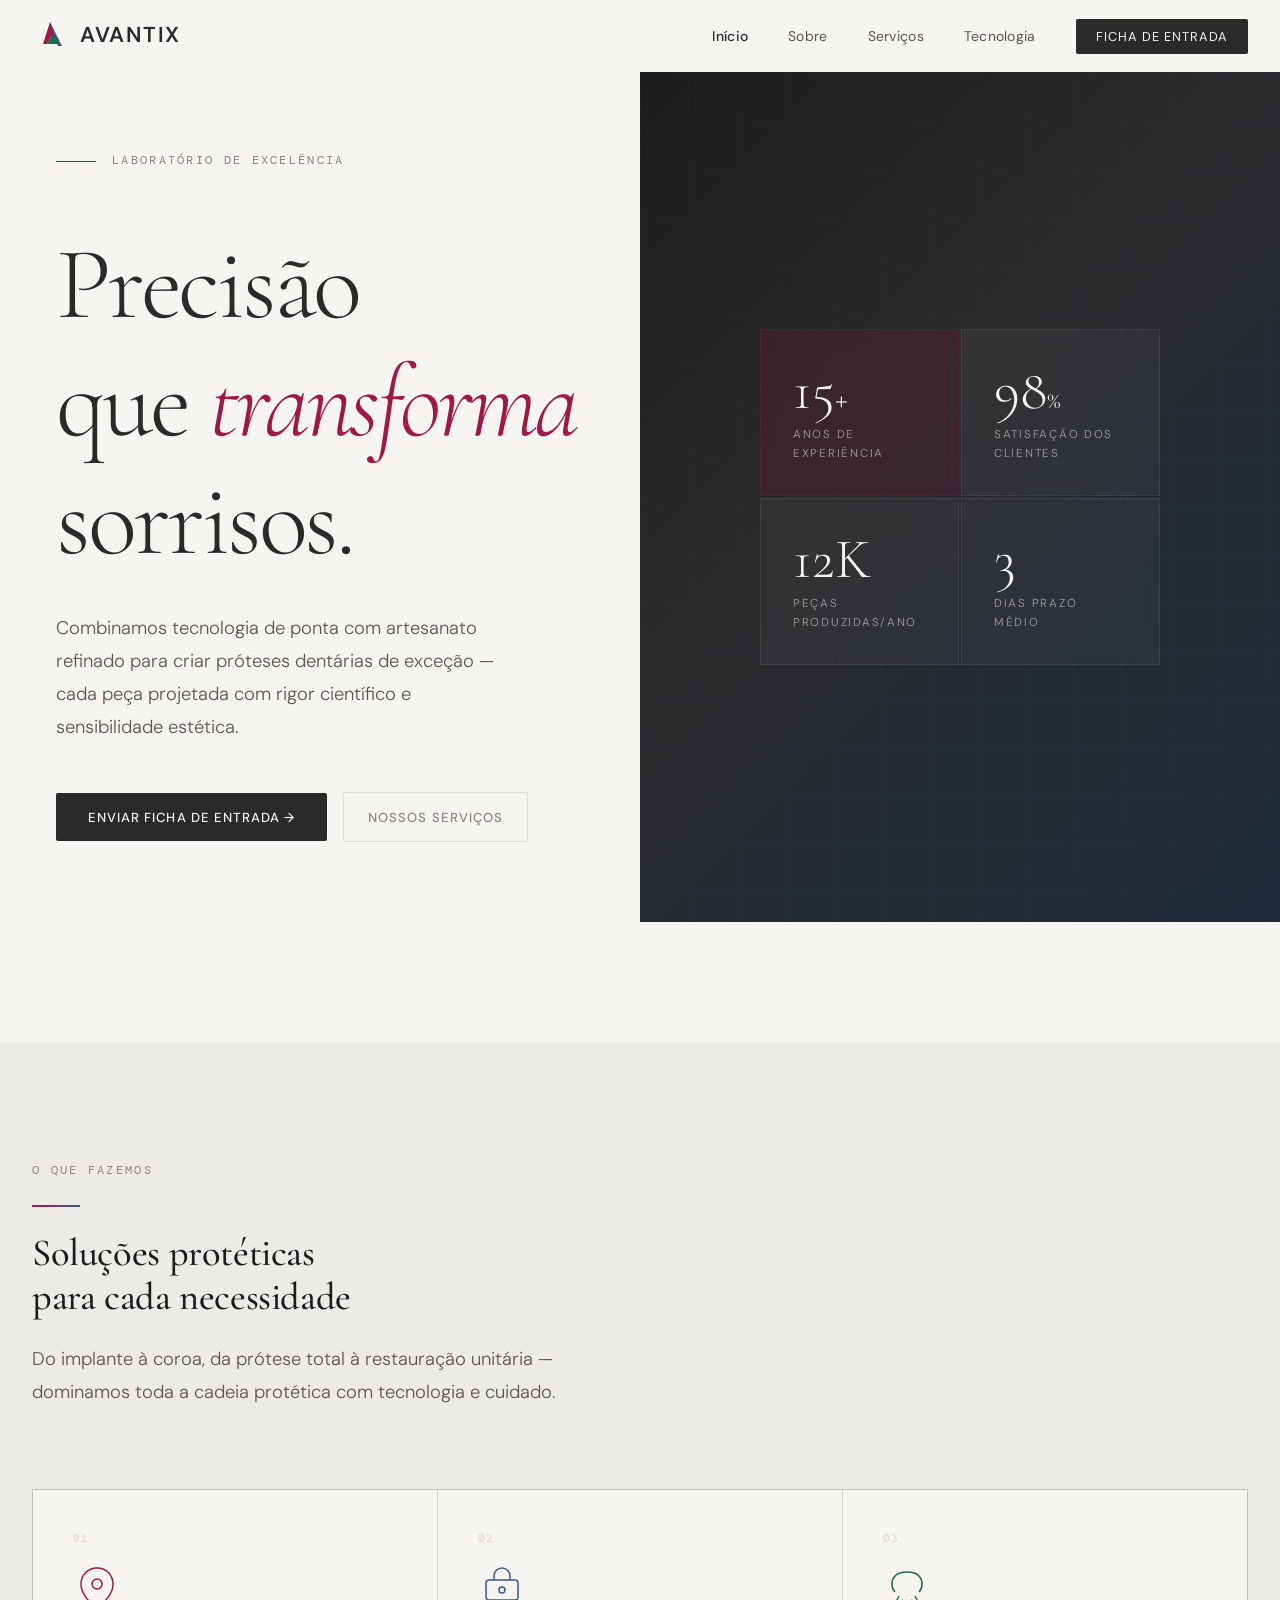
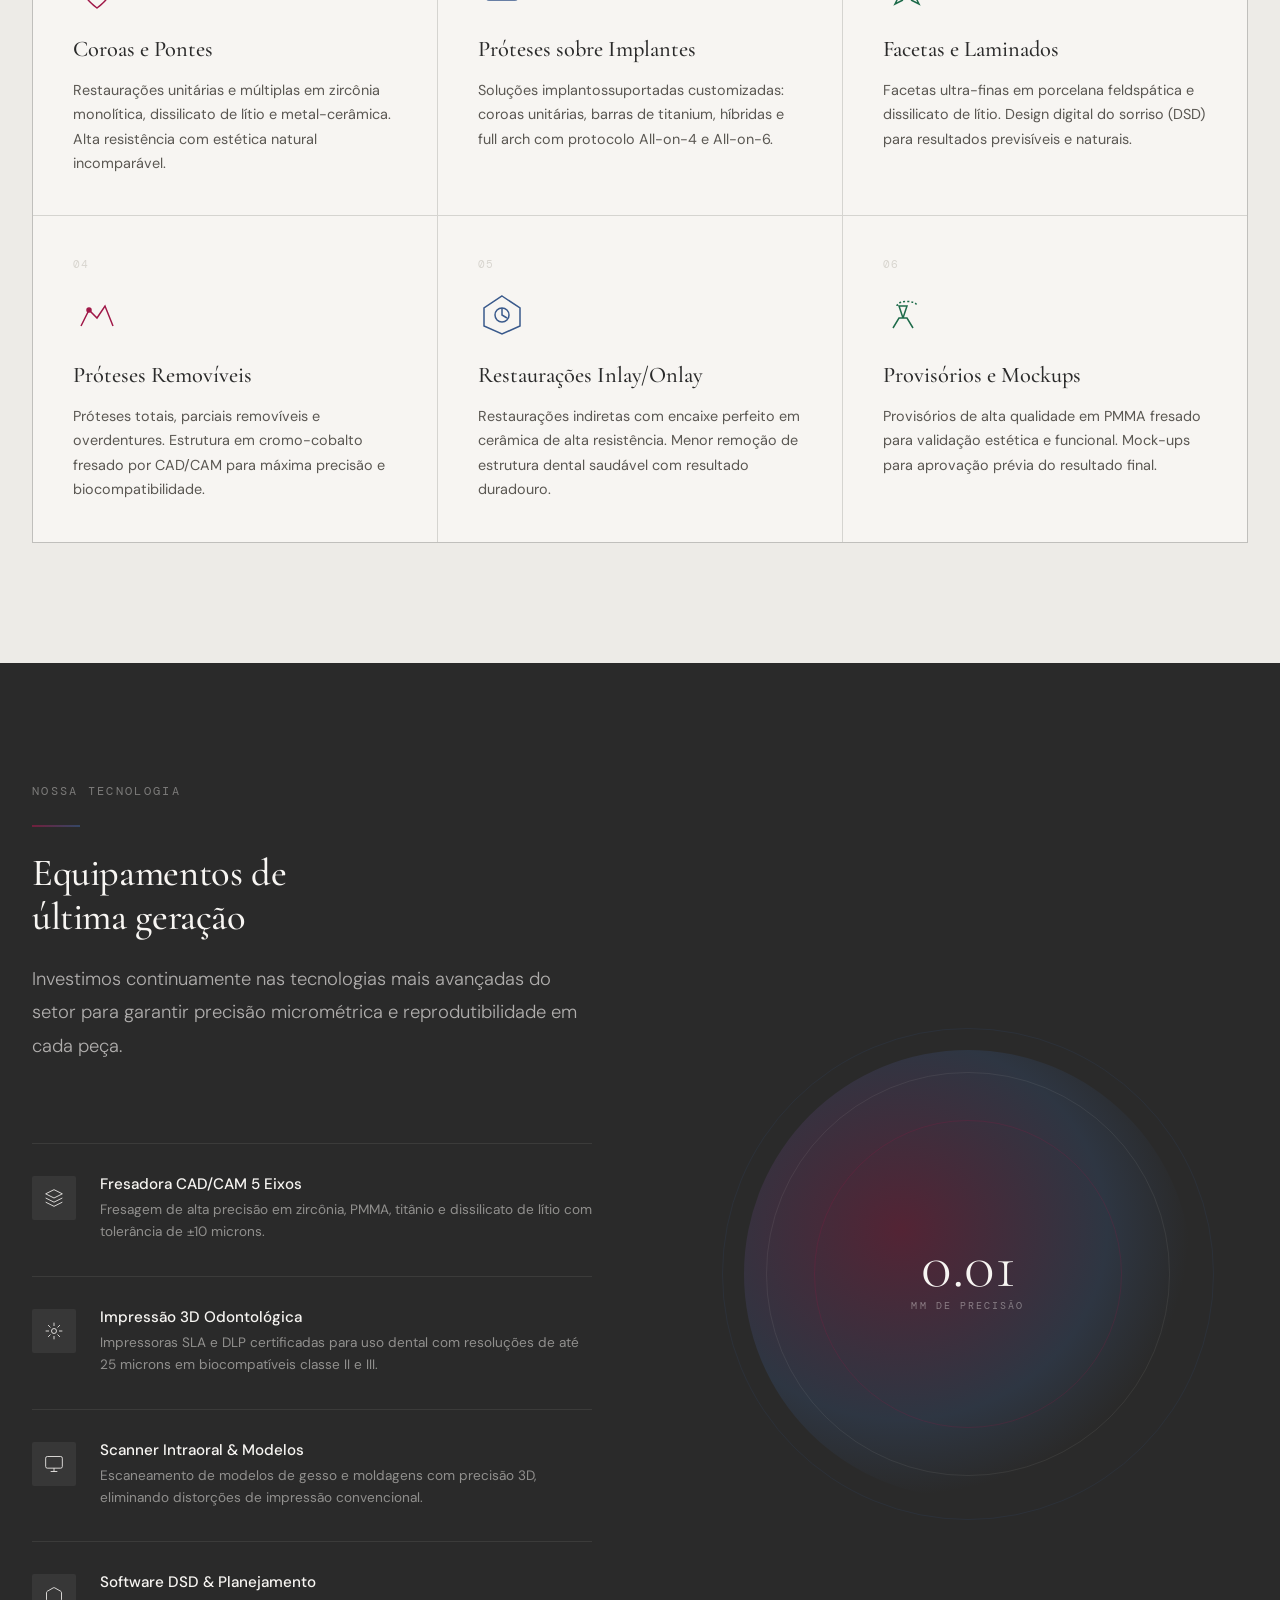
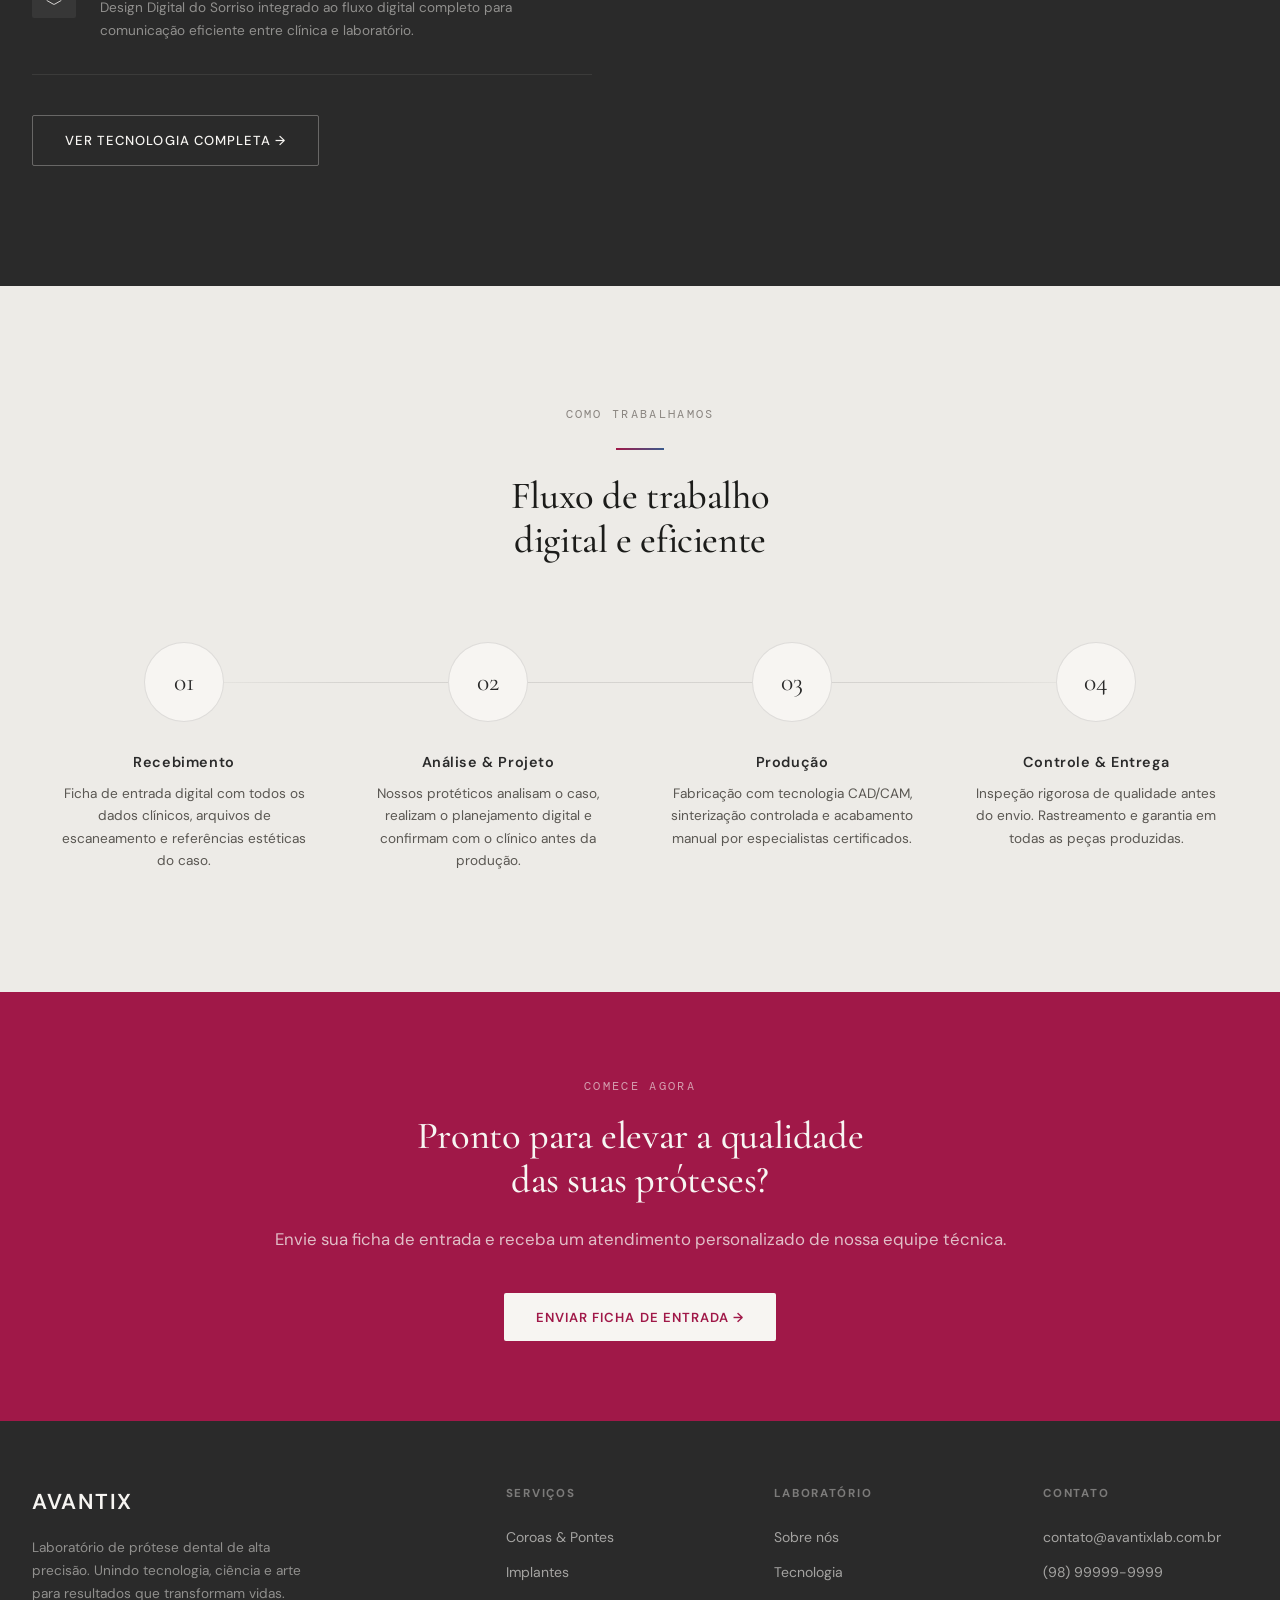
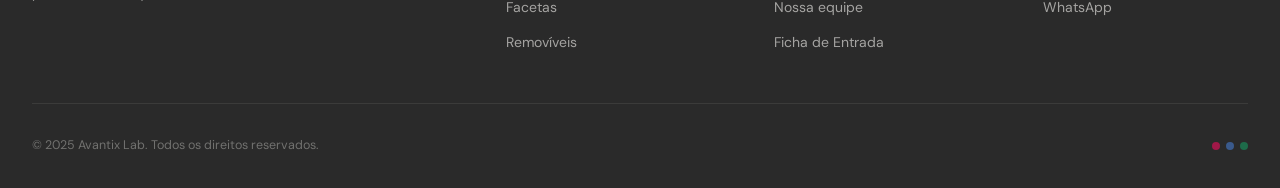
==== public/index.html @ 8c96aafa "first commit" ====
<!DOCTYPE html>
<html lang="pt-BR">
<head>
  <meta charset="UTF-8">
  <meta name="viewport" content="width=device-width, initial-scale=1.0">
  <title>Avantix Lab — Laboratório de Prótese Dental</title>
  <meta name="description" content="Laboratório de prótese dental de alta precisão. Tecnologia CAD/CAM, impressão 3D, zircônia e porcelana de elite.">
  <link rel="stylesheet" href="css/styles.css">
</head>
<body>

<!-- ─── NAVIGATION ──────────────────────────── -->
<nav class="nav" id="nav">
  <a href="index.html" class="nav__logo">
    <svg class="nav__logo-mark" viewBox="0 0 36 36" fill="none" xmlns="http://www.w3.org/2000/svg">
      <!-- Simplified logo mark matching Avantix triangle -->
      <polygon points="18,4 30,28 22,28 18,20 14,28 6,28" fill="none" stroke="#2A2A2A" stroke-width="0"/>
      <!-- Crimson left stroke -->
      <polygon points="18,4 24,18 20,18 15,26 11,26" fill="#A01848"/>
      <!-- Blue right stroke -->
      <polygon points="18,4 22,18 26,28 30,28" fill="#3A5A8C"/>
      <!-- Green base -->
      <polygon points="15,26 20,18 24,18 27,26" fill="#1E6B4A"/>
    </svg>
    <span class="nav__logo-text">AVANTIX</span>
  </a>

  <ul class="nav__links">
    <li><a href="index.html">Início</a></li>
    <li><a href="sobre.html">Sobre</a></li>
    <li><a href="servicos.html">Serviços</a></li>
    <li><a href="tecnologia.html">Tecnologia</a></li>
    <li><a href="ficha.html" class="nav__cta">Ficha de Entrada</a></li>
  </ul>

  <div class="nav__hamburger" id="hamburger">
    <span></span><span></span><span></span>
  </div>
</nav>

<!-- ─── HERO ─────────────────────────────────── -->
<section class="hero">
  <div class="hero__content">
    <div class="hero__eyebrow">
      <span class="subtitle">Laboratório de Excelência</span>
    </div>

    <h1 class="display-xl hero__title">
      Precisão<br>que <em>transforma</em><br>sorrisos.
    </h1>

    <p class="lead hero__desc">
      Combinamos tecnologia de ponta com artesanato refinado para criar próteses dentárias de exceção — cada peça projetada com rigor científico e sensibilidade estética.
    </p>

    <div class="hero__actions">
      <a href="ficha.html" class="btn btn--primary">Enviar Ficha de Entrada →</a>
      <a href="servicos.html" class="btn btn--ghost">Nossos Serviços</a>
    </div>
  </div>

  <div class="hero__visual">
    <div class="hero__visual-bg"></div>
    <div class="hero__visual-grid"></div>
    <div class="hero__visual-content">
      <div class="hero__stats">
        <div class="stat-card stat-card--accent">
          <div class="stat-number">15<span style="font-size:2rem">+</span></div>
          <div class="stat-label">Anos de Experiência</div>
        </div>
        <div class="stat-card">
          <div class="stat-number">98<span style="font-size:1.5rem">%</span></div>
          <div class="stat-label">Satisfação dos Clientes</div>
        </div>
        <div class="stat-card">
          <div class="stat-number">12K</div>
          <div class="stat-label">Peças Produzidas/Ano</div>
        </div>
        <div class="stat-card">
          <div class="stat-number">3</div>
          <div class="stat-label">Dias Prazo Médio</div>
        </div>
      </div>
    </div>
  </div>
</section>

<!-- ─── SERVICES ──────────────────────────────── -->
<section class="services">
  <div class="container">
    <div class="section-header fade-in">
      <span class="subtitle">O que fazemos</span>
      <div class="divider"></div>
      <h2 class="display-md">Soluções protéticas<br>para cada necessidade</h2>
      <p class="lead" style="margin-top:1rem">Do implante à coroa, da prótese total à restauração unitária — dominamos toda a cadeia protética com tecnologia e cuidado.</p>
    </div>

    <div class="services__grid">
      <div class="service-card fade-in stagger-1">
        <div class="service-card__number">01</div>
        <svg class="service-card__icon" viewBox="0 0 48 48" fill="none" stroke="currentColor" stroke-width="1.5">
          <path d="M24 4C14 4 8 12 8 20c0 10 8 18 16 24 8-6 16-14 16-24 0-8-6-16-16-16z" stroke="#A01848"/>
          <circle cx="24" cy="20" r="5" stroke="#A01848"/>
        </svg>
        <h3>Coroas e Pontes</h3>
        <p>Restaurações unitárias e múltiplas em zircônia monolítica, dissilicato de lítio e metal-cerâmica. Alta resistência com estética natural incomparável.</p>
      </div>

      <div class="service-card fade-in stagger-2">
        <div class="service-card__number">02</div>
        <svg class="service-card__icon" viewBox="0 0 48 48" fill="none" stroke="#3A5A8C" stroke-width="1.5">
          <rect x="8" y="16" width="32" height="20" rx="3"/>
          <path d="M16 16v-4a8 8 0 0116 0v4"/>
          <circle cx="24" cy="26" r="3"/>
        </svg>
        <h3>Próteses sobre Implantes</h3>
        <p>Soluções implantossuportadas customizadas: coroas unitárias, barras de titanium, híbridas e full arch com protocolo All-on-4 e All-on-6.</p>
      </div>

      <div class="service-card fade-in stagger-3">
        <div class="service-card__number">03</div>
        <svg class="service-card__icon" viewBox="0 0 48 48" fill="none" stroke="#1E6B4A" stroke-width="1.5">
          <path d="M12 28C8 24 8 16 12 12s12-4 12-4 8 0 12 4 4 12 0 16"/>
          <path d="M20 36l-8 4 4-8"/>
          <path d="M28 36l8 4-4-8"/>
        </svg>
        <h3>Facetas e Laminados</h3>
        <p>Facetas ultra-finas em porcelana feldspática e dissilicato de lítio. Design digital do sorriso (DSD) para resultados previsíveis e naturais.</p>
      </div>

      <div class="service-card fade-in stagger-1">
        <div class="service-card__number">04</div>
        <svg class="service-card__icon" viewBox="0 0 48 48" fill="none" stroke="#A01848" stroke-width="1.5">
          <path d="M8 36l8-16 8 8 8-12 8 20"/>
          <circle cx="16" cy="20" r="2" fill="#A01848"/>
        </svg>
        <h3>Próteses Removíveis</h3>
        <p>Próteses totais, parciais removíveis e overdentures. Estrutura em cromo-cobalto fresado por CAD/CAM para máxima precisão e biocompatibilidade.</p>
      </div>

      <div class="service-card fade-in stagger-2">
        <div class="service-card__number">05</div>
        <svg class="service-card__icon" viewBox="0 0 48 48" fill="none" stroke="#3A5A8C" stroke-width="1.5">
          <polygon points="24,6 42,18 42,36 24,44 6,36 6,18"/>
          <circle cx="24" cy="25" r="7"/>
          <path d="M24 18v7l5 3"/>
        </svg>
        <h3>Restaurações Inlay/Onlay</h3>
        <p>Restaurações indiretas com encaixe perfeito em cerâmica de alta resistência. Menor remoção de estrutura dental saudável com resultado duradouro.</p>
      </div>

      <div class="service-card fade-in stagger-3">
        <div class="service-card__number">06</div>
        <svg class="service-card__icon" viewBox="0 0 48 48" fill="none" stroke="#1E6B4A" stroke-width="1.5">
          <path d="M10 38l6-10h4l-4-12h8l-4 12h4l6 10"/>
          <path d="M14 16C14 10 34 10 34 16" stroke-dasharray="2 2"/>
        </svg>
        <h3>Provisórios e Mockups</h3>
        <p>Provisórios de alta qualidade em PMMA fresado para validação estética e funcional. Mock-ups para aprovação prévia do resultado final.</p>
      </div>
    </div>
  </div>
</section>

<!-- ─── TECHNOLOGY PREVIEW ────────────────────── -->
<section class="technology">
  <div class="container">
    <div class="tech__layout">
      <div>
        <div class="section-header fade-in">
          <span class="subtitle">Nossa Tecnologia</span>
          <div class="divider"></div>
          <h2 class="display-md" style="color:var(--warm-white)">Equipamentos de<br>última geração</h2>
          <p class="lead" style="margin-top:1rem">Investimos continuamente nas tecnologias mais avançadas do setor para garantir precisão micrométrica e reprodutibilidade em cada peça.</p>
        </div>

        <div class="tech__list fade-in">
          <div class="tech__item">
            <div class="tech__item-icon">
              <svg viewBox="0 0 24 24"><path d="M12 2L2 7l10 5 10-5-10-5z"/><path d="M2 17l10 5 10-5"/><path d="M2 12l10 5 10-5"/></svg>
            </div>
            <div class="tech__item-body">
              <h4>Fresadora CAD/CAM 5 Eixos</h4>
              <p>Fresagem de alta precisão em zircônia, PMMA, titânio e dissilicato de lítio com tolerância de ±10 microns.</p>
            </div>
          </div>

          <div class="tech__item">
            <div class="tech__item-icon">
              <svg viewBox="0 0 24 24"><circle cx="12" cy="12" r="3"/><path d="M12 2v4M12 18v4M4.93 4.93l2.83 2.83M16.24 16.24l2.83 2.83M2 12h4M18 12h4M4.93 19.07l2.83-2.83M16.24 7.76l2.83-2.83"/></svg>
            </div>
            <div class="tech__item-body">
              <h4>Impressão 3D Odontológica</h4>
              <p>Impressoras SLA e DLP certificadas para uso dental com resoluções de até 25 microns em biocompatíveis classe II e III.</p>
            </div>
          </div>

          <div class="tech__item">
            <div class="tech__item-icon">
              <svg viewBox="0 0 24 24"><rect x="2" y="3" width="20" height="14" rx="2"/><path d="M8 21h8M12 17v4"/></svg>
            </div>
            <div class="tech__item-body">
              <h4>Scanner Intraoral & Modelos</h4>
              <p>Escaneamento de modelos de gesso e moldagens com precisão 3D, eliminando distorções de impressão convencional.</p>
            </div>
          </div>

          <div class="tech__item">
            <div class="tech__item-icon">
              <svg viewBox="0 0 24 24"><path d="M21 16V8a2 2 0 0 0-1-1.73l-7-4a2 2 0 0 0-2 0l-7 4A2 2 0 0 0 3 8v8a2 2 0 0 0 1 1.73l7 4a2 2 0 0 0 2 0l7-4A2 2 0 0 0 21 16z"/></svg>
            </div>
            <div class="tech__item-body">
              <h4>Software DSD & Planejamento</h4>
              <p>Design Digital do Sorriso integrado ao fluxo digital completo para comunicação eficiente entre clínica e laboratório.</p>
            </div>
          </div>
        </div>

        <div style="margin-top:2.5rem">
          <a href="tecnologia.html" class="btn btn--outline" style="border-color:rgba(247,245,242,0.3);color:var(--warm-white)">Ver Tecnologia Completa →</a>
        </div>
      </div>

      <div class="tech__visual fade-in">
        <div class="tech__orb"></div>
        <div class="tech__rings">
          <div class="tech__ring"></div>
          <div class="tech__ring"></div>
          <div class="tech__ring"></div>
        </div>
        <div class="tech__center-label">
          <span>0.01</span>
          <span>mm de precisão</span>
        </div>
      </div>
    </div>
  </div>
</section>

<!-- ─── PROCESS ───────────────────────────────── -->
<section class="process">
  <div class="container">
    <div class="section-header section-header--center fade-in">
      <span class="subtitle">Como trabalhamos</span>
      <div class="divider"></div>
      <h2 class="display-md">Fluxo de trabalho<br>digital e eficiente</h2>
    </div>

    <div class="process__steps">
      <div class="process__step fade-in stagger-1">
        <div class="step__num">01</div>
        <h4>Recebimento</h4>
        <p>Ficha de entrada digital com todos os dados clínicos, arquivos de escaneamento e referências estéticas do caso.</p>
      </div>
      <div class="process__step fade-in stagger-2">
        <div class="step__num">02</div>
        <h4>Análise & Projeto</h4>
        <p>Nossos protéticos analisam o caso, realizam o planejamento digital e confirmam com o clínico antes da produção.</p>
      </div>
      <div class="process__step fade-in stagger-3">
        <div class="step__num">03</div>
        <h4>Produção</h4>
        <p>Fabricação com tecnologia CAD/CAM, sinterização controlada e acabamento manual por especialistas certificados.</p>
      </div>
      <div class="process__step fade-in stagger-4">
        <div class="step__num">04</div>
        <h4>Controle & Entrega</h4>
        <p>Inspeção rigorosa de qualidade antes do envio. Rastreamento e garantia em todas as peças produzidas.</p>
      </div>
    </div>
  </div>
</section>

<!-- ─── CTA STRIP ─────────────────────────────── -->
<section style="padding:80px 0;background:var(--crimson)">
  <div class="container--narrow" style="text-align:center">
    <span class="subtitle" style="color:rgba(247,245,242,0.6)">Comece agora</span>
    <h2 class="display-md" style="color:var(--warm-white);margin:1rem 0 1.5rem">Pronto para elevar a qualidade<br>das suas próteses?</h2>
    <p style="color:rgba(247,245,242,0.75);margin-bottom:2.5rem;font-size:1.05rem">Envie sua ficha de entrada e receba um atendimento personalizado de nossa equipe técnica.</p>
    <a href="ficha.html" class="btn" style="background:var(--warm-white);color:var(--crimson);font-weight:600">Enviar Ficha de Entrada →</a>
  </div>
</section>

<!-- ─── FOOTER ────────────────────────────────── -->
<footer>
  <div class="container">
    <div class="footer__top">
      <div class="footer__brand">
        <span class="nav__logo-text" style="color:var(--warm-white)">AVANTIX</span>
        <p>Laboratório de prótese dental de alta precisão. Unindo tecnologia, ciência e arte para resultados que transformam vidas.</p>
      </div>
      <div class="footer__col">
        <h5>Serviços</h5>
        <ul>
          <li><a href="servicos.html">Coroas & Pontes</a></li>
          <li><a href="servicos.html">Implantes</a></li>
          <li><a href="servicos.html">Facetas</a></li>
          <li><a href="servicos.html">Removíveis</a></li>
        </ul>
      </div>
      <div class="footer__col">
        <h5>Laboratório</h5>
        <ul>
          <li><a href="sobre.html">Sobre nós</a></li>
          <li><a href="tecnologia.html">Tecnologia</a></li>
          <li><a href="sobre.html">Nossa equipe</a></li>
          <li><a href="ficha.html">Ficha de Entrada</a></li>
        </ul>
      </div>
      <div class="footer__col">
        <h5>Contato</h5>
        <ul>
          <li><a href="mailto:contato@avantixlab.com.br">contato@avantixlab.com.br</a></li>
          <li><a href="tel:+5598999999999">(98) 99999-9999</a></li>
          <li><a href="#">WhatsApp</a></li>
        </ul>
      </div>
    </div>
    <div class="footer__bottom">
      <span>© 2025 Avantix Lab. Todos os direitos reservados.</span>
      <div class="footer__colors">
        <div class="footer__color-dot" style="background:#A01848"></div>
        <div class="footer__color-dot" style="background:#3A5A8C"></div>
        <div class="footer__color-dot" style="background:#1E6B4A"></div>
      </div>
    </div>
  </div>
</footer>

<script src="js/main.js"></script>
</body>
</html>
---- public/css/styles.css ----
@import url('https://fonts.googleapis.com/css2?family=Cormorant+Garamond:wght@300;400;500;600&family=DM+Sans:wght@300;400;500;600&family=DM+Mono:wght@400&display=swap');

:root {
  --crimson: #A01848;
  --blue: #3A5A8C;
  --green: #1E6B4A;
  --charcoal: #2A2A2A;
  --warm-white: #F7F5F2;
  --off-white: #EDEBE7;
  --light-gray: #D8D5CF;
  --medium-gray: #8A8580;
  --text-primary: #1C1C1A;
  --text-secondary: #5A5752;
  --border: rgba(42, 42, 42, 0.12);
  --shadow-sm: 0 2px 12px rgba(0,0,0,0.06);
  --shadow-md: 0 8px 40px rgba(0,0,0,0.1);
  --shadow-lg: 0 24px 80px rgba(0,0,0,0.14);
}

*, *::before, *::after { box-sizing: border-box; margin: 0; padding: 0; }

html { scroll-behavior: smooth; font-size: 16px; }

body {
  font-family: 'DM Sans', sans-serif;
  background: var(--warm-white);
  color: var(--text-primary);
  line-height: 1.6;
  overflow-x: hidden;
}

/* ─── TYPOGRAPHY ─────────────────────────── */
h1, h2, h3, h4 {
  font-family: 'Cormorant Garamond', serif;
  line-height: 1.15;
  font-weight: 500;
}

.display-xl { font-size: clamp(3.5rem, 8vw, 7rem); font-weight: 300; letter-spacing: -0.03em; }
.display-lg { font-size: clamp(2.5rem, 5vw, 4.5rem); font-weight: 400; letter-spacing: -0.02em; }
.display-md { font-size: clamp(1.8rem, 3vw, 2.8rem); font-weight: 500; letter-spacing: -0.01em; }
.subtitle { font-family: 'DM Mono', monospace; font-size: 0.72rem; letter-spacing: 0.2em; text-transform: uppercase; color: var(--medium-gray); }
.lead { font-size: 1.15rem; font-weight: 300; color: var(--text-secondary); line-height: 1.8; }

/* ─── LAYOUT ─────────────────────────────── */
.container { max-width: 1280px; margin: 0 auto; padding: 0 2rem; }
.container--narrow { max-width: 860px; margin: 0 auto; padding: 0 2rem; }

section { padding: 120px 0; }

/* ─── NAVIGATION ─────────────────────────── */
.nav {
  position: fixed; top: 0; left: 0; right: 0; z-index: 100;
  padding: 0 2rem;
  height: 72px;
  display: flex; align-items: center; justify-content: space-between;
  background: rgba(247, 245, 242, 0.92);
  backdrop-filter: blur(20px);
  -webkit-backdrop-filter: blur(20px);
  border-bottom: 1px solid transparent;
  transition: border-color 0.3s, background 0.3s;
}

.nav.scrolled {
  border-color: var(--border);
  background: rgba(247, 245, 242, 0.97);
}

.nav__logo {
  display: flex; align-items: center; gap: 0.75rem;
  text-decoration: none;
}

.nav__logo-mark {
  width: 36px; height: 36px;
  position: relative;
}

.nav__logo-text {
  font-family: 'DM Sans', sans-serif;
  font-size: 1.35rem;
  font-weight: 600;
  color: var(--charcoal);
  letter-spacing: 0.08em;
}

.nav__links {
  display: flex; align-items: center; gap: 2.5rem;
  list-style: none;
}

.nav__links a {
  text-decoration: none;
  font-size: 0.875rem;
  font-weight: 400;
  color: var(--text-secondary);
  letter-spacing: 0.02em;
  transition: color 0.2s;
  position: relative;
}

.nav__links a::after {
  content: '';
  position: absolute; bottom: -3px; left: 0; right: 0;
  height: 1px;
  background: var(--crimson);
  transform: scaleX(0);
  transform-origin: left;
  transition: transform 0.3s cubic-bezier(0.4,0,0.2,1);
}

.nav__links a:hover { color: var(--charcoal); }
.nav__links a:hover::after { transform: scaleX(1); }

.nav__cta {
  background: var(--charcoal);
  color: var(--warm-white) !important;
  padding: 0.55rem 1.25rem;
  border-radius: 2px;
  font-size: 0.8rem !important;
  letter-spacing: 0.08em !important;
  text-transform: uppercase;
  transition: background 0.2s !important;
}

.nav__cta:hover { background: var(--crimson) !important; }
.nav__cta::after { display: none !important; }

.nav__hamburger {
  display: none;
  flex-direction: column; gap: 5px;
  cursor: pointer; padding: 4px;
}
.nav__hamburger span { display: block; width: 24px; height: 1.5px; background: var(--charcoal); transition: all 0.3s; }

/* ─── HERO ───────────────────────────────── */
.hero {
  min-height: 100vh;
  display: grid;
  grid-template-columns: 1fr 1fr;
  padding-top: 72px;
  overflow: hidden;
}

.hero__content {
  display: flex;
  flex-direction: column;
  justify-content: center;
  padding: 80px 4rem 80px 2rem;
  max-width: 640px;
  margin-left: auto;
}

.hero__eyebrow {
  display: flex; align-items: center; gap: 1rem;
  margin-bottom: 2.5rem;
}

.hero__eyebrow::before {
  content: '';
  width: 40px; height: 1px;
  background: var(--crimson);
}

.hero__title { margin: 1rem 0 2rem; color: var(--charcoal); }

.hero__title em {
  font-style: italic;
  color: var(--crimson);
}

.hero__desc { margin-bottom: 3rem; max-width: 440px; }

.hero__actions { display: flex; gap: 1rem; align-items: center; flex-wrap: wrap; }

.hero__visual {
  position: relative;
  background: var(--charcoal);
  overflow: hidden;
}

.hero__visual-bg {
  position: absolute; inset: 0;
  background: 
    linear-gradient(135deg, #1C1C1A 0%, #2A2A2A 40%, #1E2A3A 100%);
}

.hero__visual-grid {
  position: absolute; inset: 0;
  background-image: 
    linear-gradient(rgba(58,90,140,0.08) 1px, transparent 1px),
    linear-gradient(90deg, rgba(58,90,140,0.08) 1px, transparent 1px);
  background-size: 48px 48px;
}

.hero__visual-content {
  position: relative; z-index: 2;
  height: 100%;
  display: flex; align-items: center; justify-content: center;
  padding: 4rem;
}

.hero__stats {
  display: grid; grid-template-columns: 1fr 1fr;
  gap: 2px;
  width: 100%;
  max-width: 400px;
}

.stat-card {
  background: rgba(247,245,242,0.04);
  border: 1px solid rgba(247,245,242,0.08);
  padding: 2rem;
  backdrop-filter: blur(8px);
  transition: background 0.3s;
}

.stat-card:hover { background: rgba(247,245,242,0.07); }

.stat-card--accent { background: rgba(160, 24, 72, 0.15); border-color: rgba(160,24,72,0.3); }

.stat-number {
  font-family: 'Cormorant Garamond', serif;
  font-size: 3.5rem;
  font-weight: 300;
  color: var(--warm-white);
  line-height: 1;
  margin-bottom: 0.5rem;
}

.stat-label {
  font-size: 0.72rem;
  letter-spacing: 0.15em;
  text-transform: uppercase;
  color: rgba(247,245,242,0.5);
}

/* ─── BUTTONS ────────────────────────────── */
.btn {
  display: inline-flex; align-items: center; gap: 0.5rem;
  padding: 0.85rem 2rem;
  font-family: 'DM Sans', sans-serif;
  font-size: 0.82rem;
  font-weight: 500;
  letter-spacing: 0.08em;
  text-transform: uppercase;
  text-decoration: none;
  border: none; cursor: pointer;
  transition: all 0.25s cubic-bezier(0.4,0,0.2,1);
  border-radius: 2px;
}

.btn--primary {
  background: var(--charcoal);
  color: var(--warm-white);
}
.btn--primary:hover { background: var(--crimson); transform: translateY(-1px); box-shadow: var(--shadow-md); }

.btn--outline {
  background: transparent;
  color: var(--charcoal);
  border: 1px solid var(--charcoal);
}
.btn--outline:hover { background: var(--charcoal); color: var(--warm-white); }

.btn--ghost {
  background: transparent;
  color: var(--medium-gray);
  border: 1px solid var(--border);
  padding: 0.85rem 1.5rem;
}
.btn--ghost:hover { border-color: var(--charcoal); color: var(--charcoal); }

/* ─── SECTION HEADERS ────────────────────── */
.section-header { margin-bottom: 5rem; }
.section-header--center { text-align: center; }
.section-header .subtitle { margin-bottom: 1.5rem; display: block; }
.section-header h2 { margin-bottom: 1.5rem; }
.section-header p { max-width: 560px; }
.section-header--center p { margin: 0 auto; }

/* ─── DIVIDER ────────────────────────────── */
.divider {
  width: 48px; height: 2px;
  background: linear-gradient(90deg, var(--crimson), var(--blue));
  margin: 1.5rem 0;
}
.section-header--center .divider { margin: 1.5rem auto; }

/* ─── SERVICES ───────────────────────────── */
.services { background: var(--off-white); }

.services__grid {
  display: grid;
  grid-template-columns: repeat(3, 1fr);
  gap: 1px;
  background: var(--border);
  border: 1px solid var(--border);
}

.service-card {
  background: var(--warm-white);
  padding: 2.5rem;
  position: relative;
  overflow: hidden;
  transition: all 0.35s cubic-bezier(0.4,0,0.2,1);
}

.service-card::before {
  content: '';
  position: absolute; top: 0; left: 0; right: 0;
  height: 2px;
  background: linear-gradient(90deg, var(--crimson), var(--blue));
  transform: scaleX(0);
  transform-origin: left;
  transition: transform 0.4s cubic-bezier(0.4,0,0.2,1);
}

.service-card:hover::before { transform: scaleX(1); }
.service-card:hover { background: #fff; box-shadow: var(--shadow-md); z-index: 1; }

.service-card__icon {
  width: 48px; height: 48px;
  margin-bottom: 1.5rem;
  display: flex; align-items: center; justify-content: center;
}

.service-card__number {
  font-family: 'DM Mono', monospace;
  font-size: 0.68rem;
  letter-spacing: 0.12em;
  color: var(--light-gray);
  margin-bottom: 1rem;
}

.service-card h3 {
  font-size: 1.4rem;
  margin-bottom: 1rem;
  color: var(--charcoal);
}

.service-card p {
  font-size: 0.9rem;
  color: var(--text-secondary);
  line-height: 1.7;
}

/* ─── TECHNOLOGY ─────────────────────────── */
.technology { background: var(--charcoal); color: var(--warm-white); overflow: hidden; }
.technology .section-header h2 { color: var(--warm-white); }
.technology .lead { color: rgba(247,245,242,0.65); }
.technology .subtitle { color: rgba(247,245,242,0.4); }
.technology .divider { opacity: 0.6; }

.tech__layout { display: grid; grid-template-columns: 1fr 1fr; gap: 6rem; align-items: center; }

.tech__list { display: flex; flex-direction: column; gap: 0; }

.tech__item {
  display: flex; align-items: flex-start; gap: 1.5rem;
  padding: 2rem 0;
  border-bottom: 1px solid rgba(247,245,242,0.08);
  cursor: default;
  transition: all 0.2s;
}

.tech__item:first-child { border-top: 1px solid rgba(247,245,242,0.08); }

.tech__item:hover .tech__item-icon { background: var(--crimson); }

.tech__item-icon {
  width: 44px; height: 44px; flex-shrink: 0;
  background: rgba(247,245,242,0.06);
  border-radius: 2px;
  display: flex; align-items: center; justify-content: center;
  transition: background 0.3s;
}

.tech__item-icon svg { width: 20px; height: 20px; stroke: var(--warm-white); fill: none; }

.tech__item-body h4 {
  font-family: 'DM Sans', sans-serif;
  font-size: 0.95rem;
  font-weight: 500;
  color: var(--warm-white);
  margin-bottom: 0.35rem;
}

.tech__item-body p {
  font-size: 0.85rem;
  color: rgba(247,245,242,0.5);
  line-height: 1.65;
}

.tech__visual {
  position: relative;
  aspect-ratio: 1;
}

.tech__orb {
  position: absolute; inset: 10%;
  background: radial-gradient(ellipse at 35% 40%, rgba(160,24,72,0.35) 0%, rgba(58,90,140,0.25) 50%, transparent 70%);
  border-radius: 50%;
  animation: pulse-orb 6s ease-in-out infinite;
}

@keyframes pulse-orb {
  0%, 100% { transform: scale(1); opacity: 0.7; }
  50% { transform: scale(1.08); opacity: 1; }
}

.tech__rings {
  position: absolute; inset: 0;
  display: flex; align-items: center; justify-content: center;
}

.tech__ring {
  position: absolute;
  border-radius: 50%;
  border: 1px solid rgba(247,245,242,0.07);
  animation: rotate-ring linear infinite;
}

.tech__ring:nth-child(1) { width: 55%; height: 55%; animation-duration: 20s; border-color: rgba(160,24,72,0.2); }
.tech__ring:nth-child(2) { width: 72%; height: 72%; animation-duration: 30s; animation-direction: reverse; }
.tech__ring:nth-child(3) { width: 88%; height: 88%; animation-duration: 45s; border-color: rgba(58,90,140,0.15); }

@keyframes rotate-ring {
  from { transform: rotate(0deg); }
  to { transform: rotate(360deg); }
}

.tech__center-label {
  position: absolute; inset: 0;
  display: flex; flex-direction: column; align-items: center; justify-content: center;
  z-index: 2;
}

.tech__center-label span:first-child {
  font-family: 'Cormorant Garamond', serif;
  font-size: 4rem;
  font-weight: 300;
  color: var(--warm-white);
  line-height: 1;
}

.tech__center-label span:last-child {
  font-family: 'DM Mono', monospace;
  font-size: 0.65rem;
  letter-spacing: 0.2em;
  color: rgba(247,245,242,0.4);
  text-transform: uppercase;
}

/* ─── ABOUT ──────────────────────────────── */
.about__layout { display: grid; grid-template-columns: 5fr 7fr; gap: 8rem; align-items: center; }

.about__aside { display: flex; flex-direction: column; gap: 2rem; }

.about__badge {
  display: inline-flex; flex-direction: column; gap: 0.5rem;
  padding: 2rem;
  border: 1px solid var(--border);
  width: fit-content;
}

.about__badge-num {
  font-family: 'Cormorant Garamond', serif;
  font-size: 3rem;
  font-weight: 300;
  color: var(--crimson);
  line-height: 1;
}

.about__badge-label {
  font-size: 0.75rem;
  letter-spacing: 0.12em;
  text-transform: uppercase;
  color: var(--medium-gray);
}

.about__content h2 { margin-bottom: 1.5rem; }
.about__content p { margin-bottom: 1.5rem; color: var(--text-secondary); }

.about__values { display: flex; flex-direction: column; gap: 1px; margin-top: 2.5rem; }

.value-item {
  display: flex; align-items: center; gap: 1.5rem;
  padding: 1.25rem 0;
  border-bottom: 1px solid var(--border);
}

.value-dot {
  width: 6px; height: 6px; border-radius: 50%;
  background: var(--crimson);
  flex-shrink: 0;
}

.value-item span { font-size: 0.9rem; color: var(--text-secondary); }
.value-item strong { font-weight: 500; color: var(--charcoal); margin-right: 0.5rem; }

/* ─── PROCESS ────────────────────────────── */
.process { background: var(--off-white); }

.process__steps {
  display: grid;
  grid-template-columns: repeat(4, 1fr);
  position: relative;
}

.process__steps::before {
  content: '';
  position: absolute;
  top: 40px; left: 10%; right: 10%;
  height: 1px;
  background: linear-gradient(90deg, transparent, var(--border) 20%, var(--border) 80%, transparent);
}

.process__step { padding: 0 1.5rem; text-align: center; }

.step__num {
  width: 80px; height: 80px;
  border-radius: 50%;
  background: var(--warm-white);
  border: 1px solid var(--border);
  display: flex; align-items: center; justify-content: center;
  margin: 0 auto 2rem;
  font-family: 'Cormorant Garamond', serif;
  font-size: 1.6rem;
  color: var(--charcoal);
  position: relative; z-index: 1;
  transition: all 0.3s;
}

.process__step:hover .step__num {
  background: var(--crimson);
  color: var(--warm-white);
  border-color: var(--crimson);
  transform: scale(1.05);
}

.process__step h4 {
  font-family: 'DM Sans', sans-serif;
  font-size: 0.9rem;
  font-weight: 600;
  letter-spacing: 0.04em;
  margin-bottom: 0.75rem;
  color: var(--charcoal);
}

.process__step p { font-size: 0.85rem; color: var(--text-secondary); line-height: 1.65; }

/* ─── CONTACT ────────────────────────────── */
.contact { background: var(--warm-white); }

.contact__layout { display: grid; grid-template-columns: 1fr 1fr; gap: 6rem; align-items: start; }

.contact__info { display: flex; flex-direction: column; gap: 2rem; }

.contact__info h2 { margin-bottom: 0.5rem; }

.contact__detail {
  display: flex; align-items: flex-start; gap: 1rem;
  padding: 1.5rem 0;
  border-bottom: 1px solid var(--border);
}

.contact__detail-icon {
  width: 36px; height: 36px; flex-shrink: 0;
  display: flex; align-items: center; justify-content: center;
}

.contact__detail-icon svg { width: 18px; height: 18px; stroke: var(--crimson); fill: none; }

.contact__detail-body span { display: block; font-size: 0.72rem; letter-spacing: 0.12em; text-transform: uppercase; color: var(--medium-gray); margin-bottom: 0.25rem; }
.contact__detail-body p { font-size: 0.9rem; color: var(--charcoal); }

/* ─── FORM ───────────────────────────────── */
.form-card {
  background: #fff;
  border: 1px solid var(--border);
  padding: 2.5rem;
  box-shadow: var(--shadow-sm);
}

.form-group { margin-bottom: 1.5rem; }

.form-row { display: grid; grid-template-columns: 1fr 1fr; gap: 1rem; }
.form-row-3 { display: grid; grid-template-columns: 2fr 1fr 1fr; gap: 1rem; }

.form-group label {
  display: block;
  font-size: 0.72rem;
  letter-spacing: 0.1em;
  text-transform: uppercase;
  color: var(--medium-gray);
  margin-bottom: 0.6rem;
  font-weight: 500;
}

.form-group input,
.form-group select,
.form-group textarea {
  width: 100%;
  padding: 0.75rem 1rem;
  font-family: 'DM Sans', sans-serif;
  font-size: 0.9rem;
  color: var(--charcoal);
  background: var(--warm-white);
  border: 1px solid var(--border);
  border-radius: 2px;
  outline: none;
  transition: border-color 0.2s, box-shadow 0.2s;
  -webkit-appearance: none;
}

.form-group input:focus,
.form-group select:focus,
.form-group textarea:focus {
  border-color: var(--blue);
  box-shadow: 0 0 0 3px rgba(58,90,140,0.08);
  background: #fff;
}

.form-group textarea { resize: vertical; min-height: 100px; }

/* ─── FICHA PAGE ─────────────────────────── */
.page-hero {
  padding: 140px 0 80px;
  background: var(--charcoal);
  text-align: center;
  color: var(--warm-white);
}

.page-hero h1 { color: var(--warm-white); margin: 1rem 0; }
.page-hero .lead { color: rgba(247,245,242,0.6); margin: 0 auto; max-width: 500px; }

.ficha-section { padding: 80px 0 120px; }

.ficha-card {
  background: #fff;
  border: 1px solid var(--border);
  box-shadow: var(--shadow-md);
  overflow: hidden;
}

.ficha-header {
  background: var(--charcoal);
  padding: 2rem 2.5rem;
  display: flex; align-items: center; justify-content: space-between;
}

.ficha-header__logo { color: var(--warm-white); font-weight: 600; font-size: 1.2rem; letter-spacing: 0.1em; }
.ficha-header__label { font-size: 0.72rem; letter-spacing: 0.15em; text-transform: uppercase; color: rgba(247,245,242,0.5); }

.ficha-body { padding: 2.5rem; }

.ficha-section-title {
  font-family: 'DM Mono', monospace;
  font-size: 0.68rem;
  letter-spacing: 0.2em;
  text-transform: uppercase;
  color: var(--crimson);
  border-bottom: 1px solid var(--border);
  padding-bottom: 0.75rem;
  margin-bottom: 1.5rem;
  margin-top: 2rem;
}

.ficha-section-title:first-child { margin-top: 0; }

.teeth-grid {
  background: var(--off-white);
  border: 1px solid var(--border);
  border-radius: 4px;
  padding: 1.5rem;
  margin: 1rem 0;
}

.teeth-row {
  display: flex; justify-content: center;
  gap: 4px; margin-bottom: 0.5rem;
}

.tooth-btn {
  width: 36px; height: 36px;
  border: 1.5px solid var(--border);
  background: #fff;
  border-radius: 4px;
  font-family: 'DM Mono', monospace;
  font-size: 0.68rem;
  color: var(--medium-gray);
  cursor: pointer;
  transition: all 0.15s;
  display: flex; align-items: center; justify-content: center;
}

.tooth-btn:hover { border-color: var(--crimson); color: var(--crimson); }
.tooth-btn.selected { background: var(--crimson); border-color: var(--crimson); color: #fff; }

.teeth-separator {
  width: 1px; background: var(--border);
  margin: 0 0.5rem;
}

.radio-group { display: flex; gap: 1.5rem; flex-wrap: wrap; align-items: center; }
.checkbox-group { display: grid; grid-template-columns: repeat(3, 1fr); gap: 0.75rem; }

.radio-label, .checkbox-label {
  display: flex; align-items: center; gap: 0.6rem;
  cursor: pointer; font-size: 0.9rem; color: var(--text-secondary);
}

.radio-label input[type="radio"],
.checkbox-label input[type="checkbox"] {
  width: 18px; height: 18px; flex-shrink: 0;
  accent-color: var(--crimson);
  cursor: pointer;
}

.radio-label:hover, .checkbox-label:hover { color: var(--charcoal); }

.upload-zone {
  border: 2px dashed var(--light-gray);
  border-radius: 4px;
  padding: 2rem;
  text-align: center;
  cursor: pointer;
  transition: all 0.2s;
  background: var(--warm-white);
}

.upload-zone:hover { border-color: var(--blue); background: rgba(58,90,140,0.03); }
.upload-zone.dragover { border-color: var(--crimson); background: rgba(160,24,72,0.04); }

.upload-zone p { font-size: 0.85rem; color: var(--medium-gray); margin-top: 0.5rem; }
.upload-zone strong { font-size: 0.9rem; color: var(--charcoal); }
.upload-zone svg { width: 36px; height: 36px; stroke: var(--light-gray); fill: none; margin-bottom: 0.75rem; }

.file-list { margin-top: 1rem; display: flex; flex-direction: column; gap: 0.5rem; }

.file-item {
  display: flex; align-items: center; justify-content: space-between;
  padding: 0.6rem 0.9rem;
  background: var(--off-white);
  border-radius: 2px;
  font-size: 0.82rem; color: var(--text-secondary);
}

.file-item button {
  background: none; border: none; cursor: pointer;
  color: var(--medium-gray); font-size: 1rem; line-height: 1;
  padding: 2px 4px;
  transition: color 0.2s;
}
.file-item button:hover { color: var(--crimson); }

.submit-bar {
  padding: 1.5rem 2.5rem;
  background: var(--off-white);
  border-top: 1px solid var(--border);
  display: flex; align-items: center; justify-content: space-between;
  gap: 1rem;
}

.submit-bar p { font-size: 0.8rem; color: var(--medium-gray); }

/* ─── SUCCESS STATE ──────────────────────── */
.success-msg {
  display: none;
  flex-direction: column; align-items: center;
  text-align: center;
  padding: 4rem 2rem;
  gap: 1rem;
}

.success-msg.visible { display: flex; }

.success-icon {
  width: 64px; height: 64px;
  background: rgba(30,107,74,0.1);
  border-radius: 50%;
  display: flex; align-items: center; justify-content: center;
}

.success-icon svg { width: 28px; height: 28px; stroke: var(--green); fill: none; }

/* ─── FOOTER ─────────────────────────────── */
footer {
  background: var(--charcoal);
  color: var(--warm-white);
  padding: 64px 0 32px;
}

.footer__top {
  display: grid;
  grid-template-columns: 2fr 1fr 1fr 1fr;
  gap: 4rem;
  padding-bottom: 3rem;
  border-bottom: 1px solid rgba(247,245,242,0.08);
  margin-bottom: 2rem;
}

.footer__brand p { font-size: 0.85rem; color: rgba(247,245,242,0.5); margin-top: 1rem; max-width: 280px; line-height: 1.7; }

.footer__col h5 {
  font-family: 'DM Sans', sans-serif;
  font-size: 0.72rem;
  letter-spacing: 0.15em;
  text-transform: uppercase;
  color: rgba(247,245,242,0.4);
  margin-bottom: 1.25rem;
}

.footer__col ul { list-style: none; display: flex; flex-direction: column; gap: 0.6rem; }

.footer__col ul a {
  text-decoration: none;
  font-size: 0.875rem;
  color: rgba(247,245,242,0.6);
  transition: color 0.2s;
}
.footer__col ul a:hover { color: var(--warm-white); }

.footer__bottom {
  display: flex; align-items: center; justify-content: space-between;
  font-size: 0.78rem; color: rgba(247,245,242,0.35);
}

.footer__colors { display: flex; gap: 6px; }
.footer__color-dot { width: 8px; height: 8px; border-radius: 50%; }

/* ─── ALERTS ─────────────────────────────── */
.alert {
  padding: 0.85rem 1.25rem;
  border-radius: 2px;
  font-size: 0.875rem;
  margin-bottom: 1rem;
  display: none;
}
.alert.visible { display: block; }
.alert--error { background: rgba(160,24,72,0.08); border: 1px solid rgba(160,24,72,0.2); color: var(--crimson); }
.alert--success { background: rgba(30,107,74,0.08); border: 1px solid rgba(30,107,74,0.2); color: var(--green); }

/* ─── LOADING ────────────────────────────── */
.spinner {
  width: 18px; height: 18px;
  border: 2px solid rgba(247,245,242,0.3);
  border-top-color: var(--warm-white);
  border-radius: 50%;
  animation: spin 0.7s linear infinite;
  display: none;
}
.spinner.visible { display: inline-block; }
@keyframes spin { to { transform: rotate(360deg); } }

/* ─── RESPONSIVE ─────────────────────────── */
@media (max-width: 1024px) {
  .hero { grid-template-columns: 1fr; min-height: auto; }
  .hero__content { max-width: 100%; padding: 80px 2rem 60px; }
  .hero__visual { display: none; }
  .tech__layout { grid-template-columns: 1fr; gap: 4rem; }
  .tech__visual { display: none; }
  .about__layout { grid-template-columns: 1fr; gap: 3rem; }
  .about__aside { flex-direction: row; flex-wrap: wrap; }
  .contact__layout { grid-template-columns: 1fr; gap: 3rem; }
  .footer__top { grid-template-columns: 1fr 1fr; gap: 2.5rem; }
  .services__grid { grid-template-columns: 1fr 1fr; }
  .process__steps { grid-template-columns: 1fr 1fr; gap: 2rem; }
  .process__steps::before { display: none; }
  .checkbox-group { grid-template-columns: 1fr 1fr; }
}

@media (max-width: 768px) {
  section { padding: 80px 0; }
  .nav__links { display: none; }
  .nav__hamburger { display: flex; }
  .services__grid { grid-template-columns: 1fr; }
  .process__steps { grid-template-columns: 1fr; }
  .form-row, .form-row-3 { grid-template-columns: 1fr; }
  .footer__top { grid-template-columns: 1fr; gap: 2rem; }
  .footer__bottom { flex-direction: column; gap: 1rem; text-align: center; }
  .submit-bar { flex-direction: column; align-items: flex-start; }
  .checkbox-group { grid-template-columns: 1fr; }
  .ficha-body { padding: 1.5rem; }
  .ficha-header { padding: 1.5rem; }
}

/* ─── ANIMATIONS ─────────────────────────── */
.fade-in {
  opacity: 0;
  transform: translateY(20px);
  transition: opacity 0.7s ease, transform 0.7s ease;
}
.fade-in.visible {
  opacity: 1;
  transform: translateY(0);
}

.stagger-1 { transition-delay: 0.1s; }
.stagger-2 { transition-delay: 0.2s; }
.stagger-3 { transition-delay: 0.3s; }
.stagger-4 { transition-delay: 0.4s; }
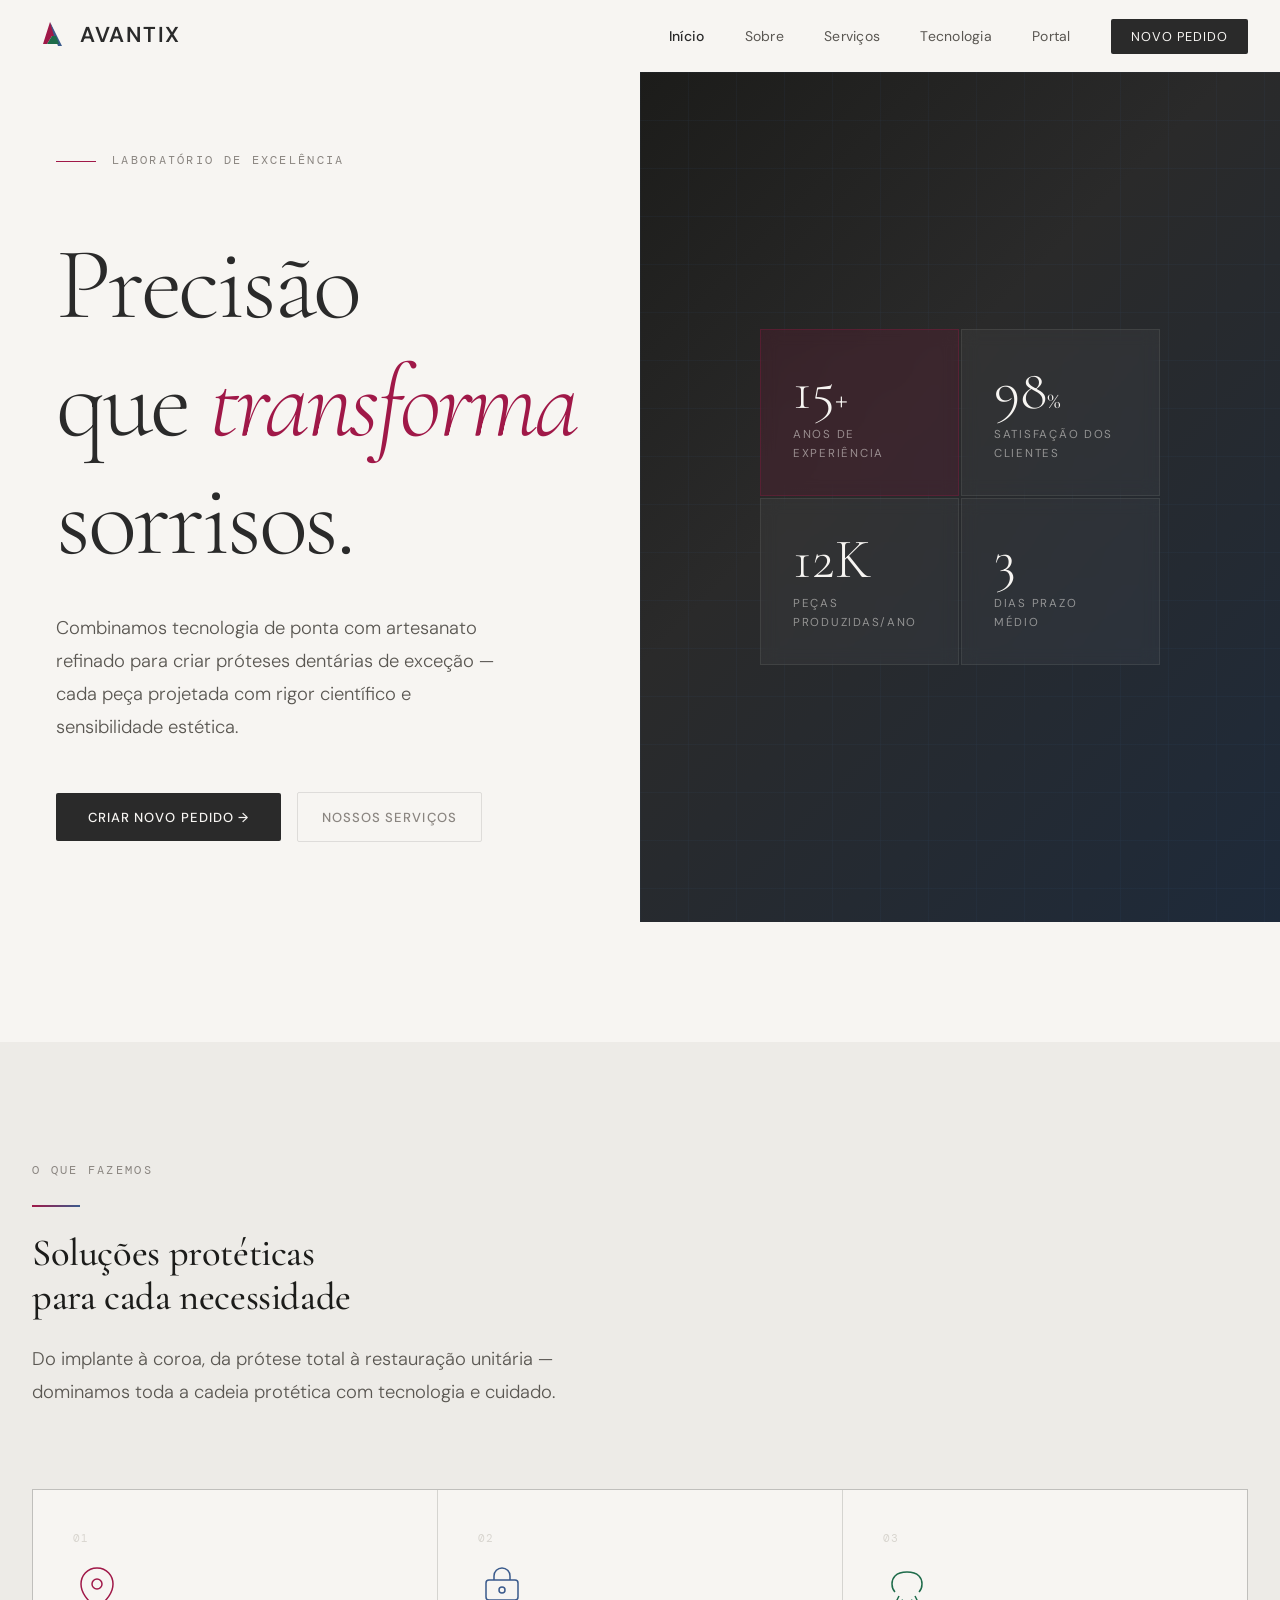
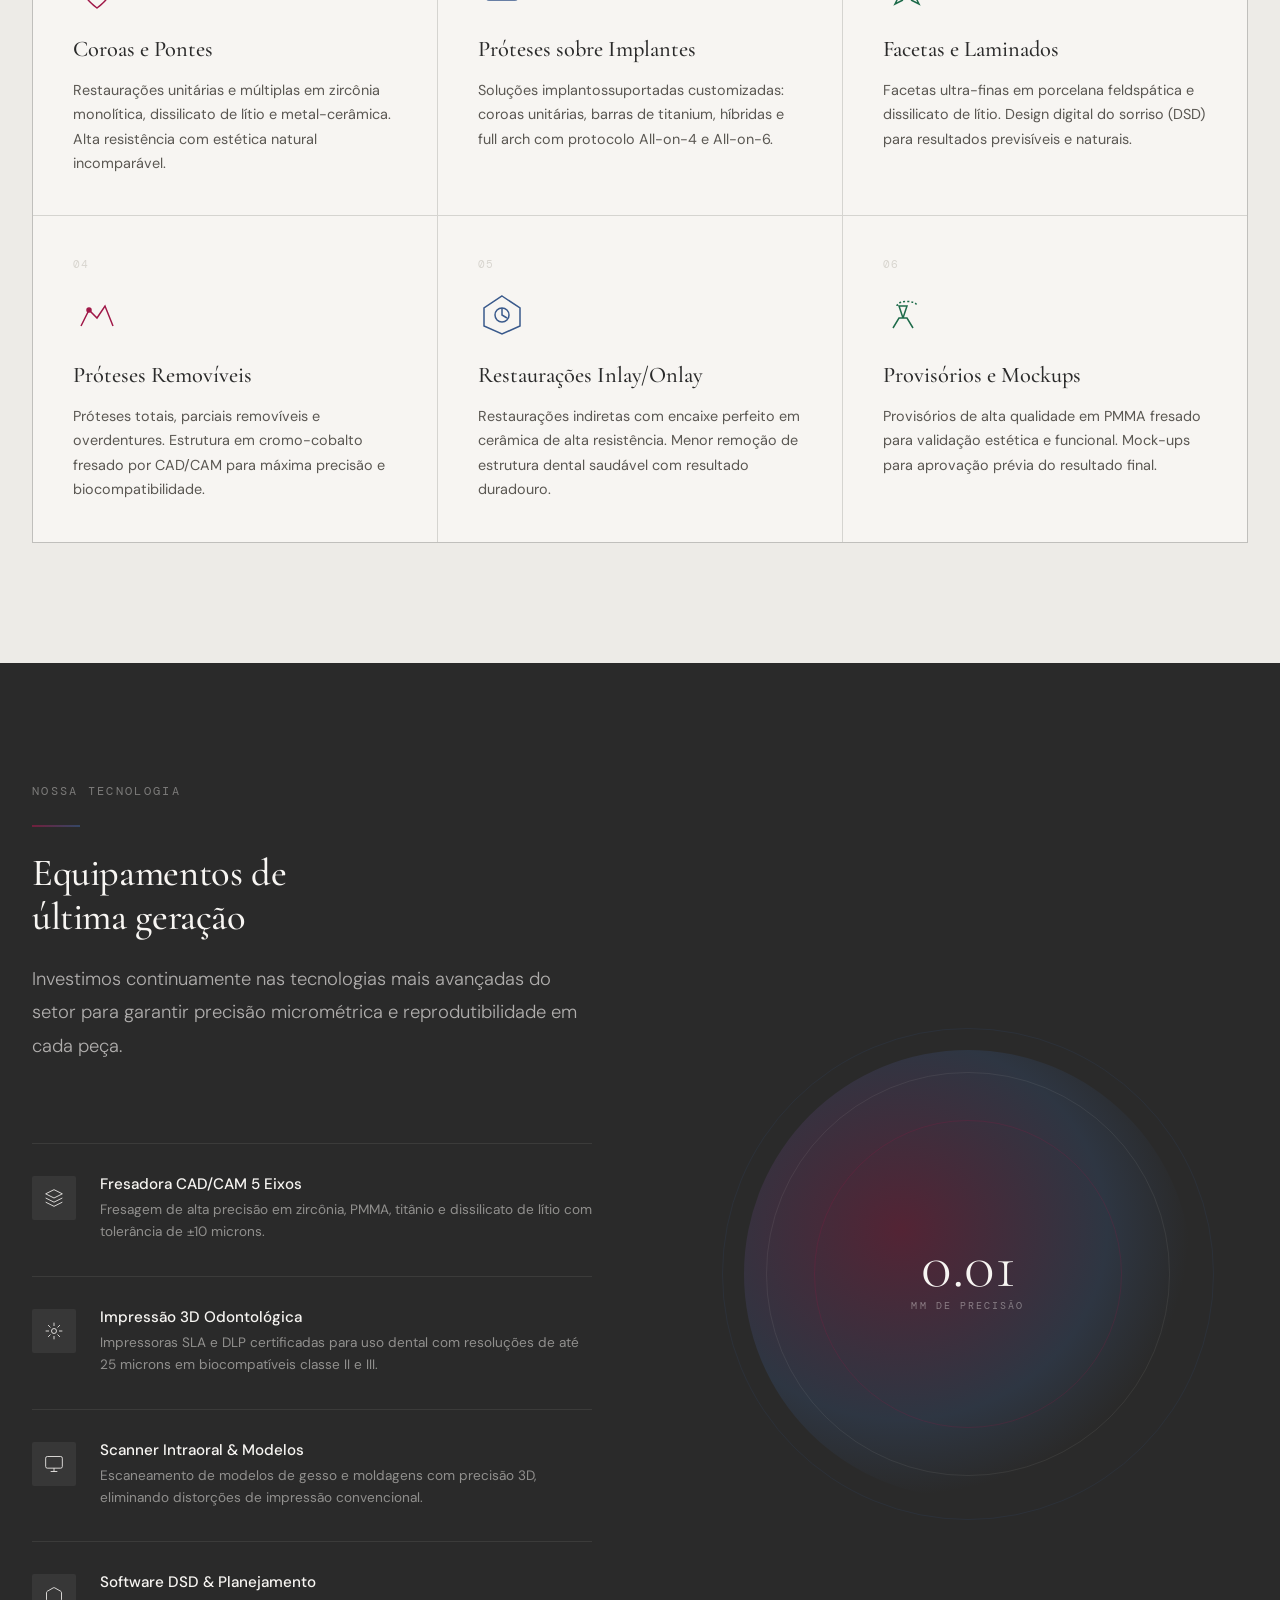
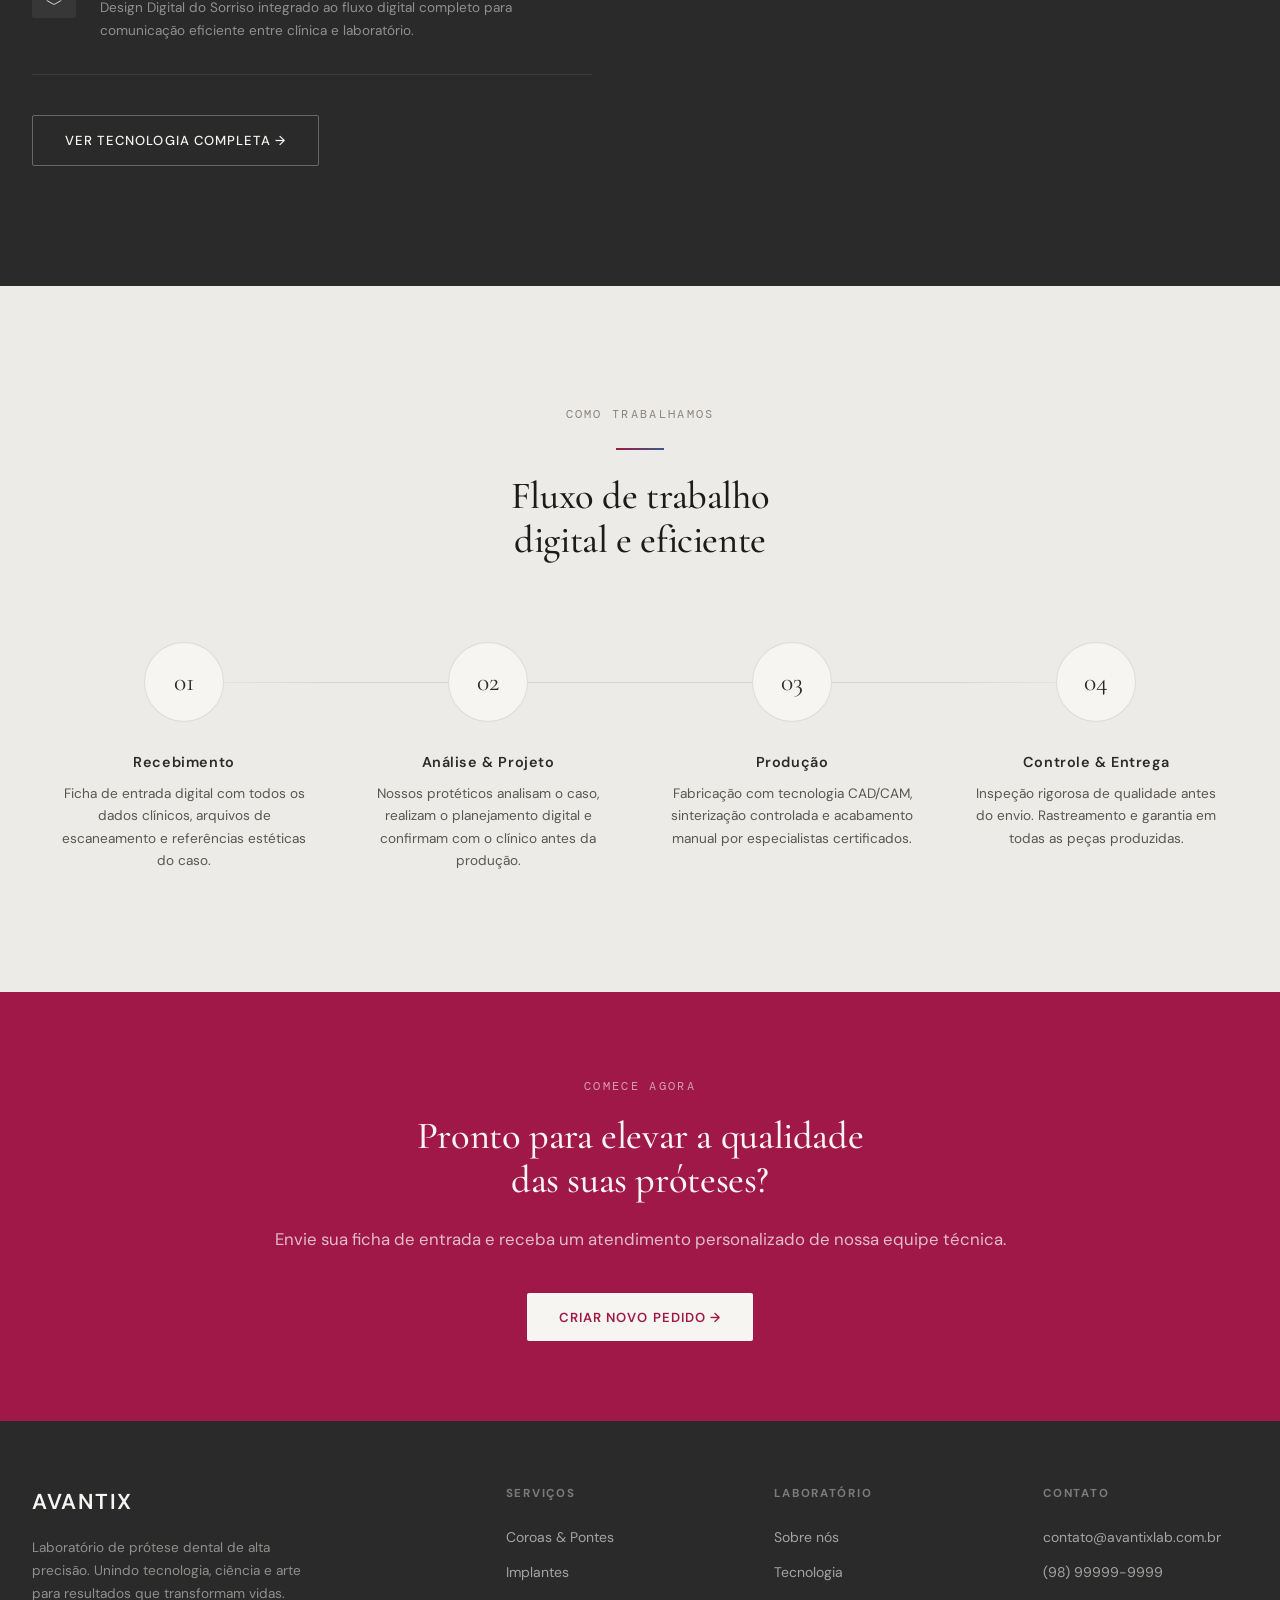
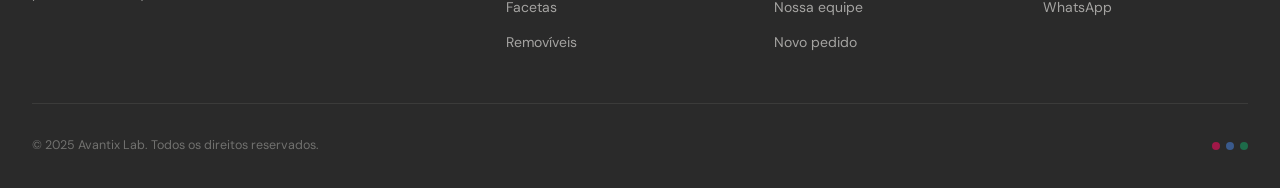
==== commit b4d9b32f: "Added Login, portal and admin pages" ====
--- a/public/index.html
+++ b/public/index.html
@@ -30,7 +30,8 @@
     <li><a href="sobre.html">Sobre</a></li>
     <li><a href="servicos.html">Serviços</a></li>
     <li><a href="tecnologia.html">Tecnologia</a></li>
-    <li><a href="ficha.html" class="nav__cta">Ficha de Entrada</a></li>
+    <li><a href="portal.html">Portal</a></li>
+    <li><a href="ficha.html" class="nav__cta">Novo pedido</a></li>
   </ul>
 
   <div class="nav__hamburger" id="hamburger">
@@ -54,7 +55,7 @@
     </p>
 
     <div class="hero__actions">
-      <a href="ficha.html" class="btn btn--primary">Enviar Ficha de Entrada →</a>
+      <a href="ficha.html" class="btn btn--primary">Criar novo pedido →</a>
       <a href="servicos.html" class="btn btn--ghost">Nossos Serviços</a>
     </div>
   </div>
@@ -277,7 +278,7 @@
     <span class="subtitle" style="color:rgba(247,245,242,0.6)">Comece agora</span>
     <h2 class="display-md" style="color:var(--warm-white);margin:1rem 0 1.5rem">Pronto para elevar a qualidade<br>das suas próteses?</h2>
     <p style="color:rgba(247,245,242,0.75);margin-bottom:2.5rem;font-size:1.05rem">Envie sua ficha de entrada e receba um atendimento personalizado de nossa equipe técnica.</p>
-    <a href="ficha.html" class="btn" style="background:var(--warm-white);color:var(--crimson);font-weight:600">Enviar Ficha de Entrada →</a>
+    <a href="ficha.html" class="btn" style="background:var(--warm-white);color:var(--crimson);font-weight:600">Criar novo pedido →</a>
   </div>
 </section>
 
@@ -304,7 +305,7 @@
           <li><a href="sobre.html">Sobre nós</a></li>
           <li><a href="tecnologia.html">Tecnologia</a></li>
           <li><a href="sobre.html">Nossa equipe</a></li>
-          <li><a href="ficha.html">Ficha de Entrada</a></li>
+          <li><a href="ficha.html">Novo pedido</a></li>
         </ul>
       </div>
       <div class="footer__col">
--- a/public/css/styles.css
+++ b/public/css/styles.css
@@ -709,16 +709,27 @@
 .radio-label, .checkbox-label {
   display: flex; align-items: center; gap: 0.6rem;
   cursor: pointer; font-size: 0.9rem; color: var(--text-secondary);
+  padding: 0.55rem 0.7rem;
+  border: 1px solid transparent;
+  border-radius: 4px;
+  transition: background 0.2s, border-color 0.2s, color 0.2s;
 }
 
 .radio-label input[type="radio"],
 .checkbox-label input[type="checkbox"] {
-  width: 18px; height: 18px; flex-shrink: 0;
+  width: 20px; height: 20px; flex-shrink: 0;
   accent-color: var(--crimson);
   cursor: pointer;
 }
 
-.radio-label:hover, .checkbox-label:hover { color: var(--charcoal); }
+.radio-label:hover, .checkbox-label:hover { color: var(--charcoal); background: rgba(58,90,140,0.04); }
+.radio-label:has(input:checked),
+.checkbox-label:has(input:checked) {
+  color: var(--charcoal);
+  background: rgba(160,24,72,0.08);
+  border-color: rgba(160,24,72,0.26);
+  font-weight: 600;
+}
 
 .upload-zone {
   border: 2px dashed var(--light-gray);
@@ -841,6 +852,268 @@
 .alert.visible { display: block; }
 .alert--error { background: rgba(160,24,72,0.08); border: 1px solid rgba(160,24,72,0.2); color: var(--crimson); }
 .alert--success { background: rgba(30,107,74,0.08); border: 1px solid rgba(30,107,74,0.2); color: var(--green); }
+
+/* ─── CLIENT PORTAL / DASHBOARD ──────────── */
+.portal-page {
+  min-height: 100vh;
+  padding: 120px 2rem 64px;
+  background: var(--warm-white);
+}
+
+.portal-auth {
+  max-width: 1040px;
+  margin: 0 auto;
+  display: grid;
+  grid-template-columns: 0.85fr 1.15fr;
+  gap: 3rem;
+  align-items: start;
+}
+
+.portal-auth__intro {
+  padding-top: 2rem;
+}
+
+.portal-auth__intro h1 {
+  margin: 1rem 0;
+}
+
+.portal-card,
+.work-panel,
+.metric-card {
+  background: #fff;
+  border: 1px solid var(--border);
+  box-shadow: var(--shadow-sm);
+}
+
+.portal-card {
+  padding: 2rem;
+}
+
+.portal-tabs {
+  display: grid;
+  grid-template-columns: 1fr 1fr;
+  gap: 0.5rem;
+  margin-bottom: 1.5rem;
+  padding: 0.25rem;
+  background: var(--off-white);
+}
+
+.portal-tab {
+  border: 0;
+  background: transparent;
+  color: var(--text-secondary);
+  font: inherit;
+  font-size: 0.85rem;
+  padding: 0.75rem 1rem;
+  cursor: pointer;
+}
+
+.portal-tab.active {
+  background: #fff;
+  color: var(--charcoal);
+  box-shadow: var(--shadow-sm);
+}
+
+.portal-form {
+  display: none;
+}
+
+.portal-form.active {
+  display: block;
+}
+
+.portal-submit {
+  width: 100%;
+  justify-content: center;
+}
+
+.app-shell {
+  min-height: 100vh;
+  display: grid;
+  grid-template-columns: 260px 1fr;
+  background: var(--warm-white);
+}
+
+.app-sidebar {
+  position: sticky;
+  top: 0;
+  height: 100vh;
+  padding: 2rem;
+  background: #fff;
+  border-right: 1px solid var(--border);
+}
+
+.app-menu {
+  display: flex;
+  flex-direction: column;
+  gap: 0.5rem;
+  margin-top: 2.5rem;
+}
+
+.app-menu a {
+  color: var(--text-secondary);
+  text-decoration: none;
+  padding: 0.75rem 0.9rem;
+  border-radius: 4px;
+  font-size: 0.92rem;
+}
+
+.app-menu a.active,
+.app-menu a:hover {
+  background: var(--off-white);
+  color: var(--charcoal);
+}
+
+.app-content {
+  padding: 3rem;
+  min-width: 0;
+}
+
+.app-header {
+  display: flex;
+  justify-content: space-between;
+  gap: 1.5rem;
+  align-items: center;
+  margin-bottom: 2rem;
+}
+
+.app-header h1 {
+  margin: 0.4rem 0;
+}
+
+.app-header p {
+  color: var(--text-secondary);
+}
+
+.metrics-grid {
+  display: grid;
+  grid-template-columns: repeat(4, minmax(0, 1fr));
+  gap: 1rem;
+  margin-bottom: 1.5rem;
+}
+
+.metric-card {
+  padding: 1.25rem;
+}
+
+.metric-card span {
+  display: block;
+  color: var(--medium-gray);
+  font-size: 0.78rem;
+  text-transform: uppercase;
+  letter-spacing: 0.08em;
+  margin-bottom: 0.7rem;
+}
+
+.metric-card strong {
+  font-size: 2rem;
+  line-height: 1;
+  color: var(--charcoal);
+}
+
+.work-panel {
+  overflow: hidden;
+}
+
+.panel-heading,
+.admin-toolbar {
+  display: flex;
+  align-items: center;
+  justify-content: space-between;
+  gap: 1rem;
+  padding: 1rem 1.25rem;
+  border-bottom: 1px solid var(--border);
+}
+
+.panel-heading h2 {
+  font-family: 'DM Sans', sans-serif;
+  font-size: 1rem;
+}
+
+.admin-toolbar {
+  background: #fff;
+  border: 1px solid var(--border);
+  margin-bottom: 1rem;
+}
+
+.admin-toolbar input,
+.admin-toolbar select,
+.status-select {
+  min-height: 40px;
+  padding: 0.55rem 0.75rem;
+  border: 1px solid var(--border);
+  background: var(--warm-white);
+  color: var(--charcoal);
+  font: inherit;
+  font-size: 0.88rem;
+}
+
+.admin-toolbar input {
+  flex: 1;
+}
+
+.table-wrap {
+  overflow-x: auto;
+}
+
+.orders-table {
+  width: 100%;
+  border-collapse: collapse;
+  min-width: 720px;
+}
+
+.orders-table th,
+.orders-table td {
+  padding: 1rem 1.25rem;
+  border-bottom: 1px solid var(--border);
+  text-align: left;
+  vertical-align: middle;
+}
+
+.orders-table th {
+  color: var(--medium-gray);
+  font-size: 0.72rem;
+  text-transform: uppercase;
+  letter-spacing: 0.08em;
+  font-weight: 600;
+}
+
+.orders-table td {
+  color: var(--charcoal);
+  font-size: 0.9rem;
+}
+
+.orders-table td span {
+  display: block;
+  color: var(--medium-gray);
+  font-size: 0.78rem;
+  margin-top: 0.15rem;
+}
+
+.status-badge {
+  display: inline-flex;
+  align-items: center;
+  min-height: 28px;
+  padding: 0.25rem 0.65rem;
+  border-radius: 999px;
+  font-size: 0.76rem;
+  font-weight: 600;
+  background: var(--off-white);
+  color: var(--text-secondary);
+}
+
+.status-pendente { background: rgba(160, 104, 24, 0.12); color: #8a5515; }
+.status-em_producao { background: rgba(58, 90, 140, 0.12); color: var(--blue); }
+.status-prova { background: rgba(111, 72, 150, 0.12); color: #684696; }
+.status-pronto { background: rgba(30, 107, 74, 0.12); color: var(--green); }
+.status-entregue { background: rgba(42, 42, 42, 0.1); color: var(--charcoal); }
+
+.empty-state {
+  display: none;
+  padding: 2rem;
+  color: var(--medium-gray);
+  text-align: center;
+}
 
 /* ─── LOADING ────────────────────────────── */
 .spinner {
@@ -869,6 +1142,11 @@
   .process__steps { grid-template-columns: 1fr 1fr; gap: 2rem; }
   .process__steps::before { display: none; }
   .checkbox-group { grid-template-columns: 1fr 1fr; }
+  .portal-auth { grid-template-columns: 1fr; }
+  .app-shell { grid-template-columns: 1fr; }
+  .app-sidebar { position: static; height: auto; }
+  .app-menu { flex-direction: row; flex-wrap: wrap; margin-top: 1.5rem; }
+  .metrics-grid { grid-template-columns: repeat(2, minmax(0, 1fr)); }
 }
 
 @media (max-width: 768px) {
@@ -884,6 +1162,11 @@
   .checkbox-group { grid-template-columns: 1fr; }
   .ficha-body { padding: 1.5rem; }
   .ficha-header { padding: 1.5rem; }
+  .portal-page { padding: 96px 1rem 48px; }
+  .portal-card { padding: 1.25rem; }
+  .app-content { padding: 1.25rem; }
+  .app-header, .admin-toolbar, .panel-heading { align-items: stretch; flex-direction: column; }
+  .metrics-grid { grid-template-columns: 1fr; }
 }
 
 /* ─── ANIMATIONS ─────────────────────────── */
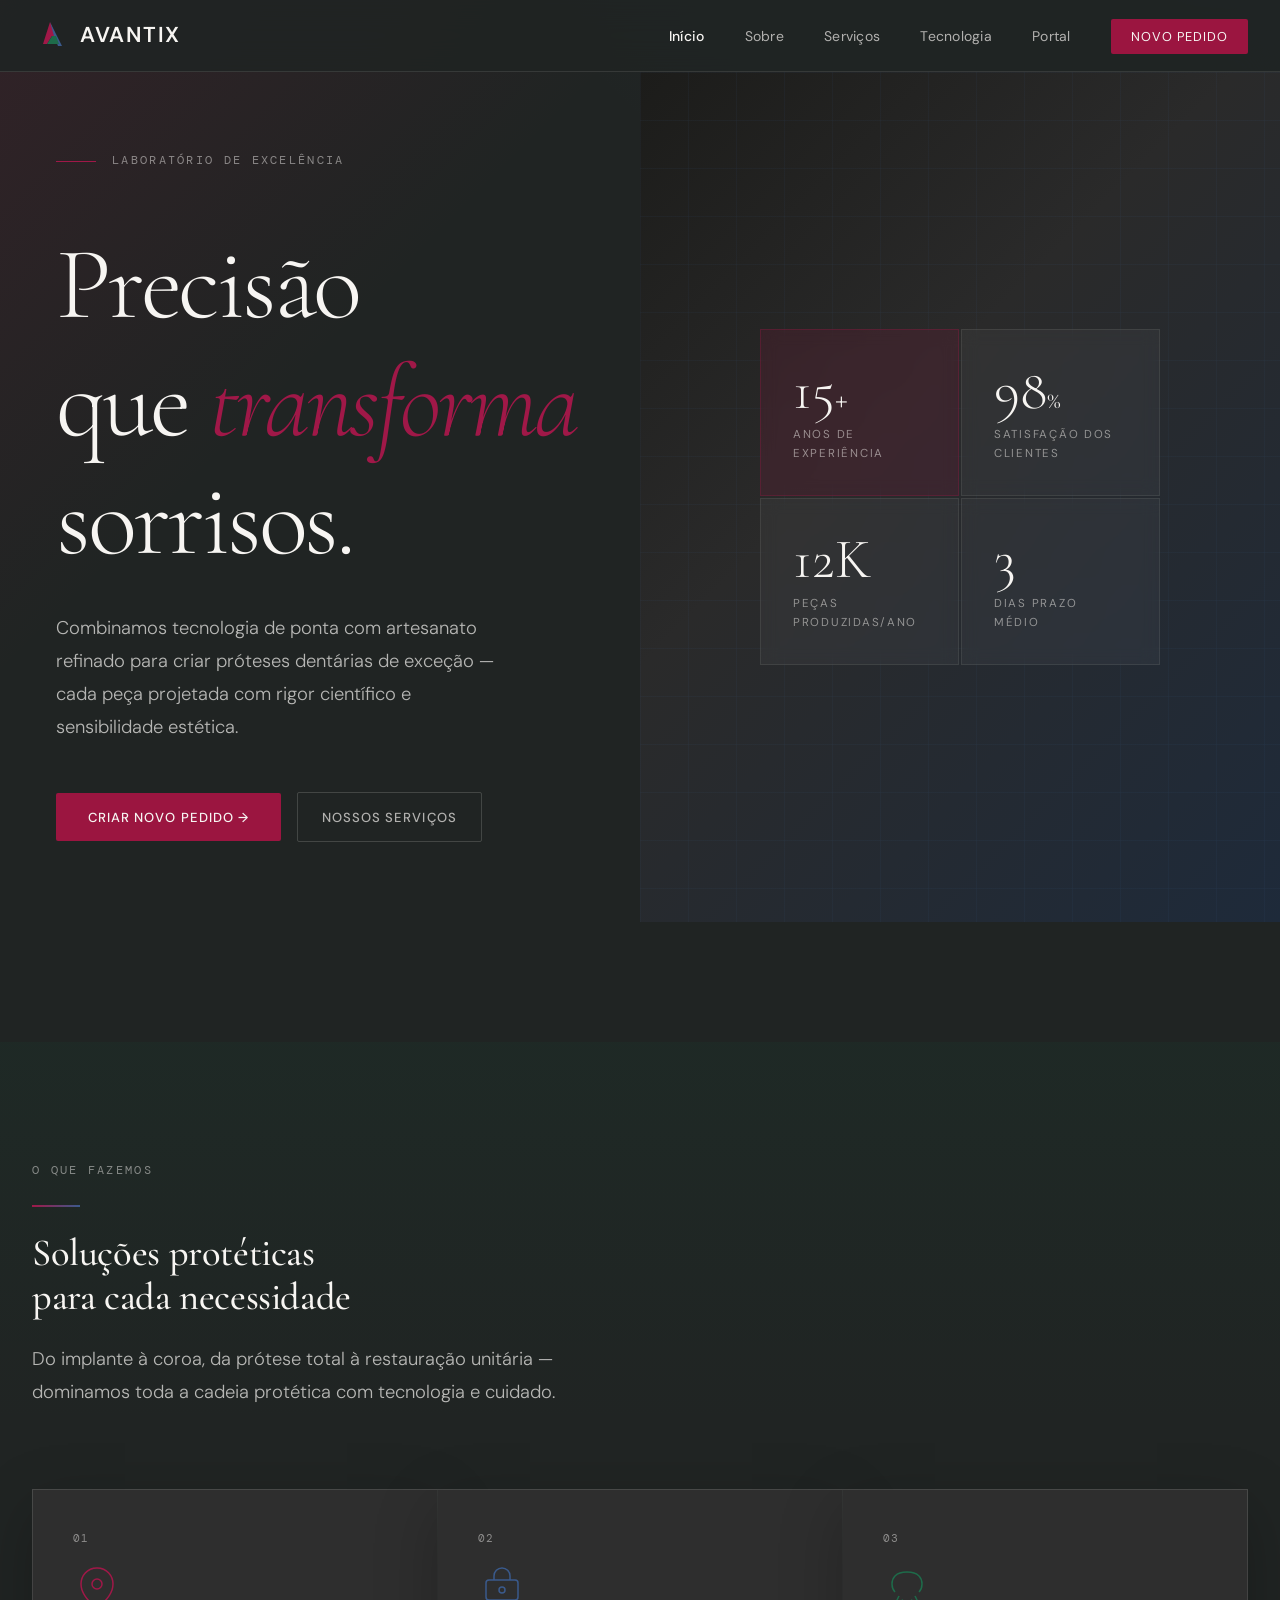
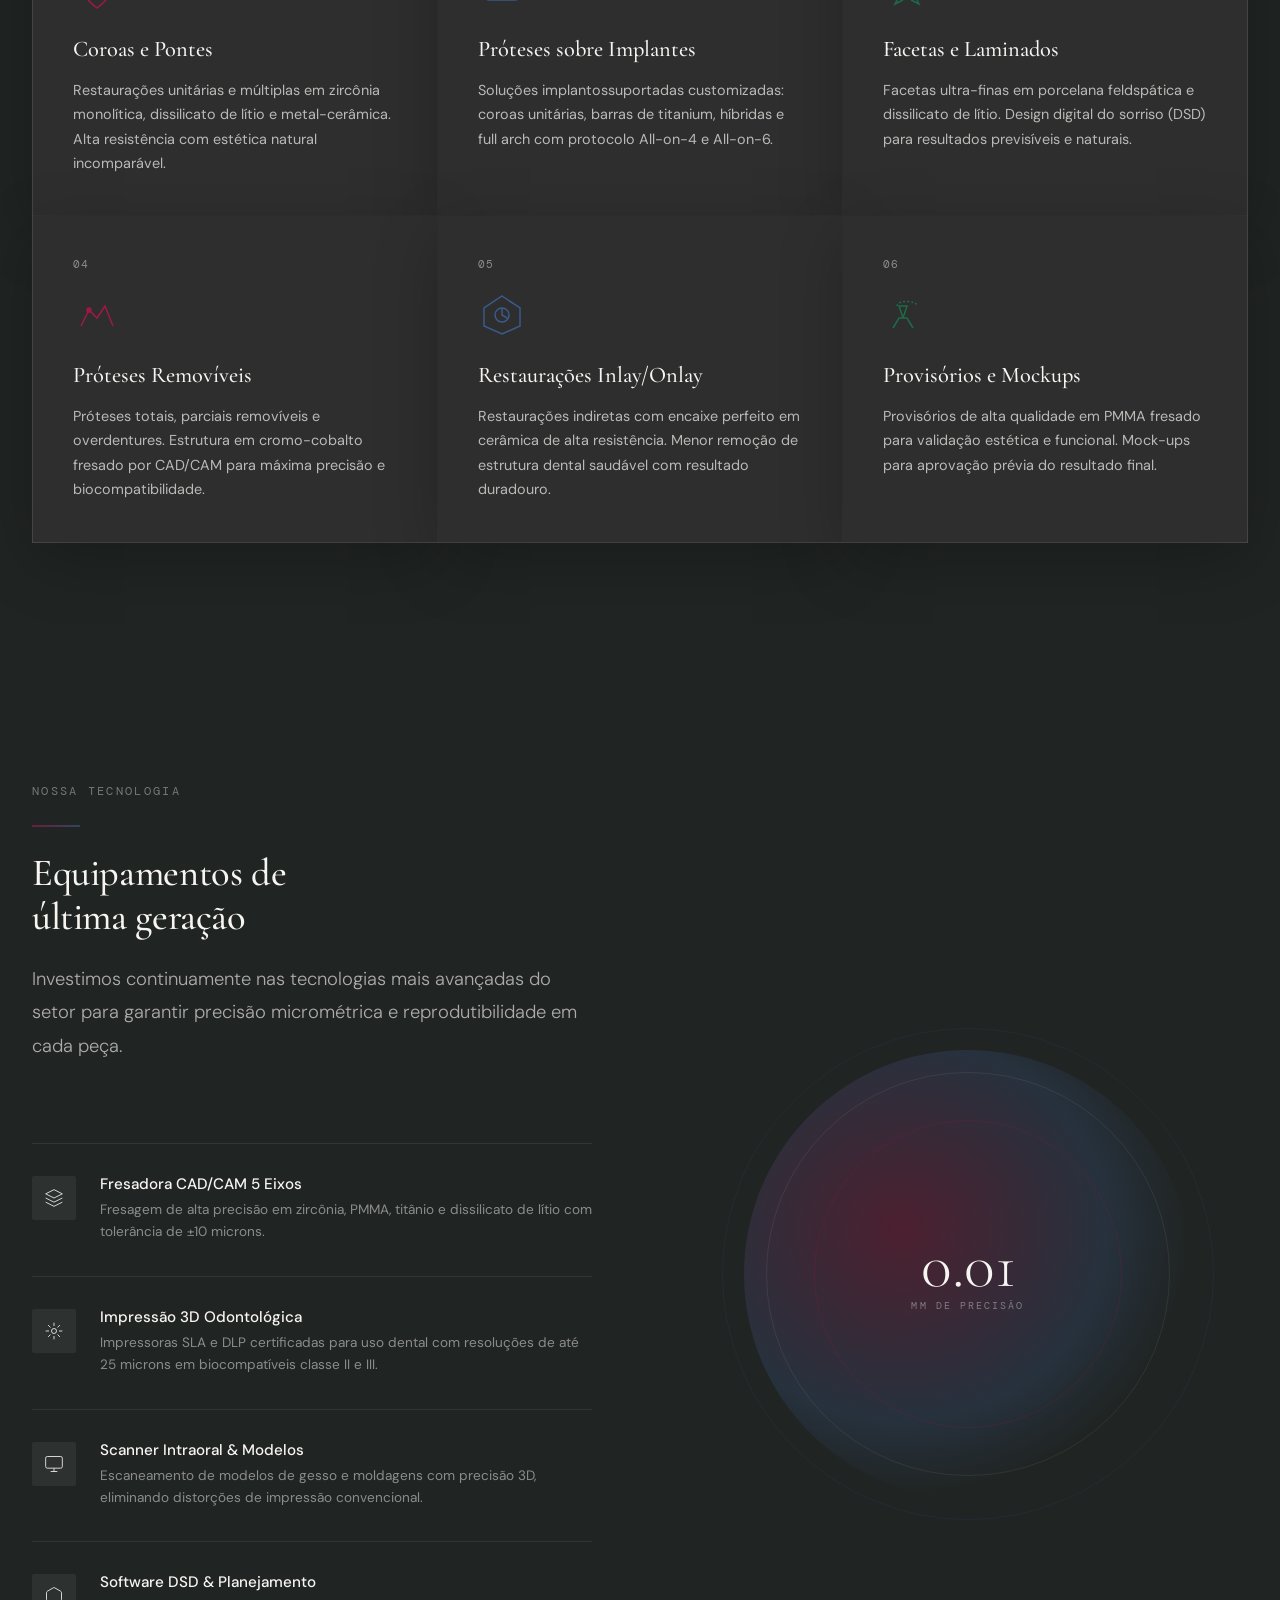
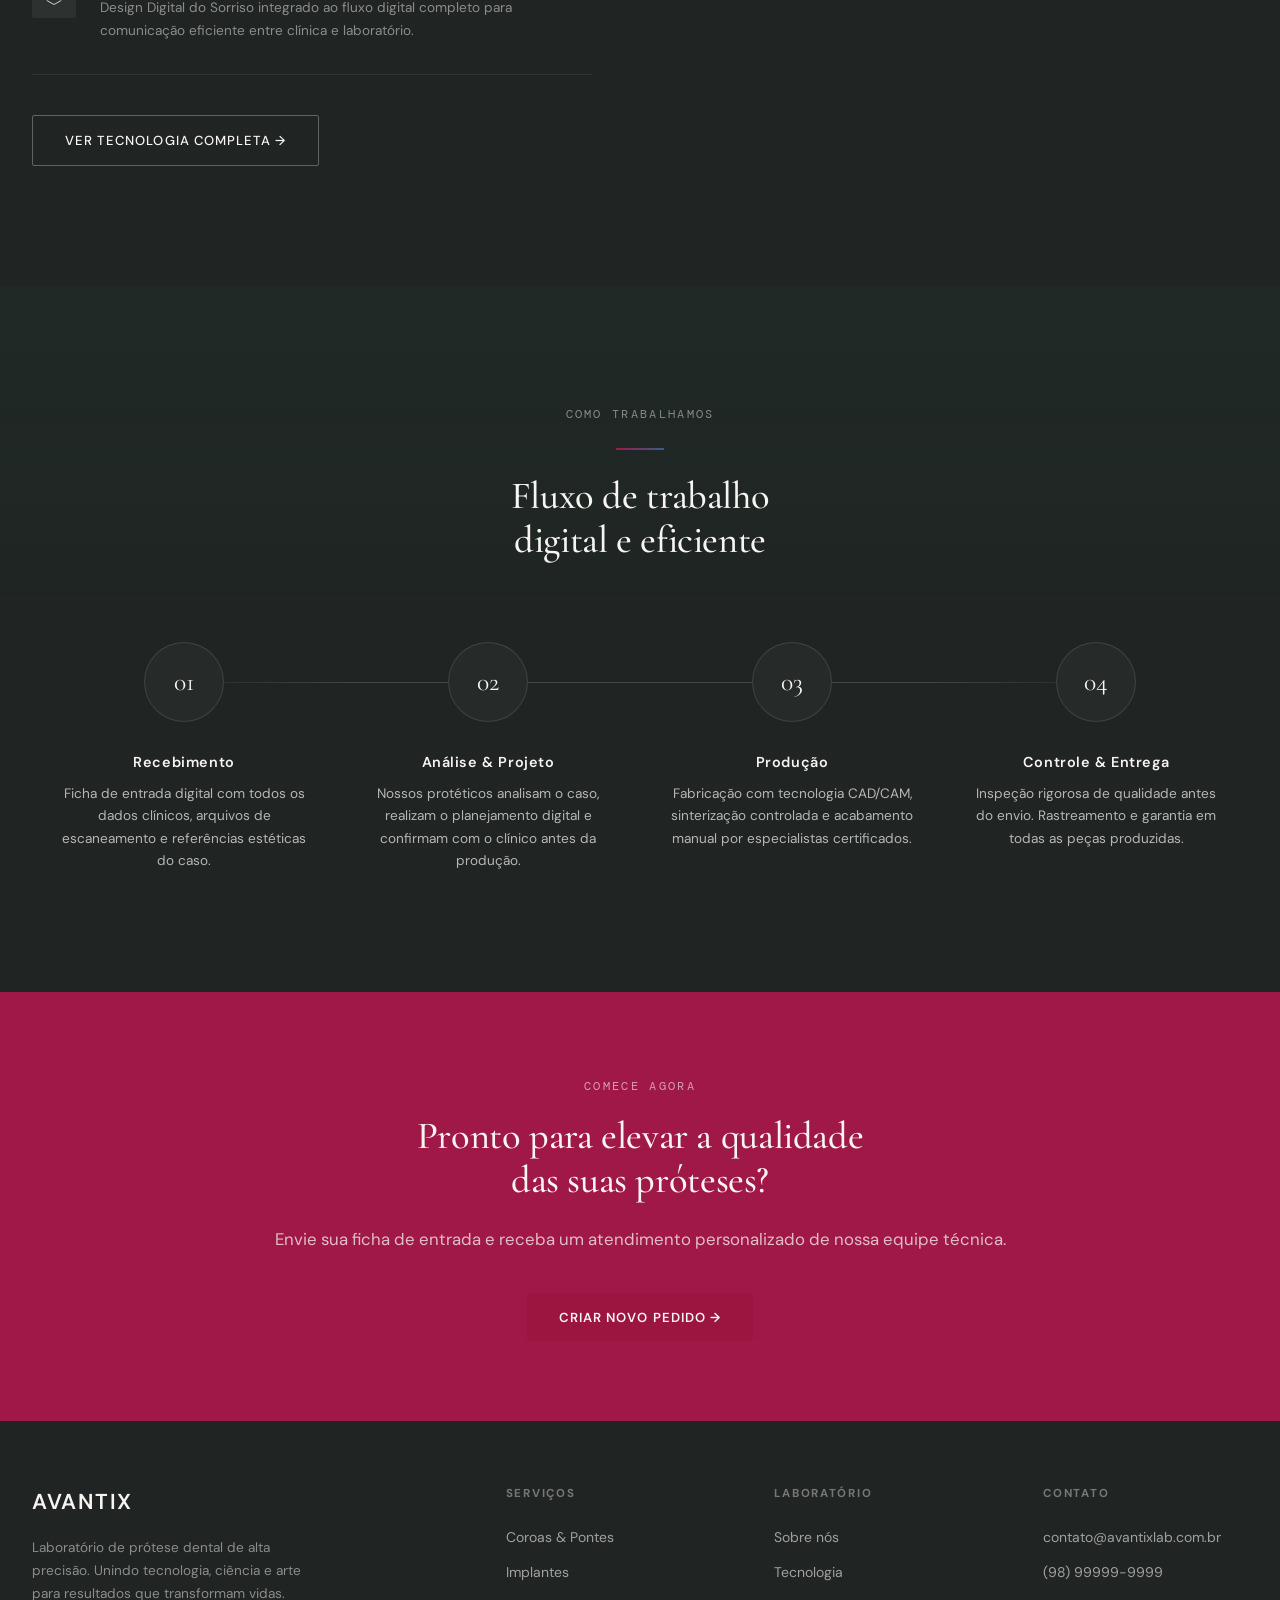
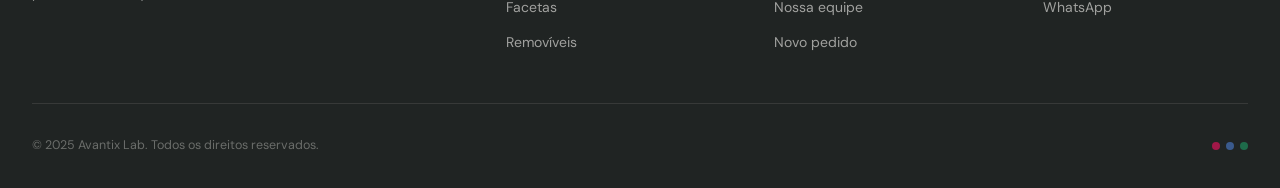
==== commit ac60c102: "sending email" ====
--- a/public/index.html
+++ b/public/index.html
@@ -5,7 +5,7 @@
   <meta name="viewport" content="width=device-width, initial-scale=1.0">
   <title>Avantix Lab — Laboratório de Prótese Dental</title>
   <meta name="description" content="Laboratório de prótese dental de alta precisão. Tecnologia CAD/CAM, impressão 3D, zircônia e porcelana de elite.">
-  <link rel="stylesheet" href="css/styles.css">
+  <link rel="stylesheet" href="css/styles.css?v=20260529-darksite1">
 </head>
 <body>
 
@@ -278,7 +278,7 @@
     <span class="subtitle" style="color:rgba(247,245,242,0.6)">Comece agora</span>
     <h2 class="display-md" style="color:var(--warm-white);margin:1rem 0 1.5rem">Pronto para elevar a qualidade<br>das suas próteses?</h2>
     <p style="color:rgba(247,245,242,0.75);margin-bottom:2.5rem;font-size:1.05rem">Envie sua ficha de entrada e receba um atendimento personalizado de nossa equipe técnica.</p>
-    <a href="ficha.html" class="btn" style="background:var(--warm-white);color:var(--crimson);font-weight:600">Criar novo pedido →</a>
+    <a href="ficha.html" class="btn" style="background:#9b1540;color:var(--warm-white);font-weight:600">Criar novo pedido →</a>
   </div>
 </section>
 
@@ -328,6 +328,6 @@
   </div>
 </footer>
 
-<script src="js/main.js"></script>
+<script src="js/main.js?v=20260529-darksite1"></script>
 </body>
 </html>
--- a/public/css/styles.css
+++ b/public/css/styles.css
@@ -625,6 +625,43 @@
 .form-group textarea { resize: vertical; min-height: 100px; }
 
 /* ─── FICHA PAGE ─────────────────────────── */
+.ficha-page {
+  --ficha-bg: #202423;
+  --ficha-panel: #2e2e2e;
+  --ficha-panel-soft: #262a28;
+  --ficha-line: rgba(247,245,242,0.12);
+  --ficha-muted: rgba(247,245,242,0.58);
+  --ficha-text: #F7F5F2;
+  --ficha-crimson: #9b1540;
+  --ficha-green: #0a6d48;
+  --ficha-blue: #3d5a9c;
+  background: var(--ficha-bg);
+  color: var(--ficha-text);
+}
+
+.ficha-page .nav,
+.ficha-page .nav.scrolled {
+  background: rgba(32,36,35,0.92);
+  border-color: rgba(247,245,242,0.08);
+}
+
+.ficha-page .nav__logo-text,
+.ficha-page .nav__links a:hover {
+  color: var(--warm-white);
+}
+
+.ficha-page .nav__links a {
+  color: rgba(247,245,242,0.68);
+}
+
+.ficha-page .nav__hamburger span {
+  background: var(--warm-white);
+}
+
+.ficha-page .nav__cta {
+  background: var(--ficha-crimson);
+}
+
 .page-hero {
   padding: 140px 0 80px;
   background: var(--charcoal);
@@ -637,6 +674,27 @@
 
 .ficha-section { padding: 80px 0 120px; }
 
+.ficha-page .page-hero {
+  background:
+    linear-gradient(135deg, rgba(155,21,64,0.28), transparent 34%),
+    linear-gradient(225deg, rgba(61,90,156,0.28), transparent 36%),
+    var(--ficha-bg);
+}
+
+.ficha-page .page-hero .subtitle {
+  color: rgba(247,245,242,0.54) !important;
+}
+
+.ficha-page .page-hero .lead {
+  color: rgba(247,245,242,0.7);
+}
+
+.ficha-page .ficha-section {
+  background:
+    linear-gradient(180deg, rgba(10,109,72,0.08), transparent 260px),
+    var(--ficha-bg);
+}
+
 .ficha-card {
   background: #fff;
   border: 1px solid var(--border);
@@ -644,10 +702,21 @@
   overflow: hidden;
 }
 
+.ficha-page .ficha-card {
+  background: var(--ficha-panel);
+  border-color: var(--ficha-line);
+  box-shadow: 0 24px 80px rgba(0,0,0,0.34);
+}
+
 .ficha-header {
   background: var(--charcoal);
   padding: 2rem 2.5rem;
   display: flex; align-items: center; justify-content: space-between;
+}
+
+.ficha-page .ficha-header {
+  background: linear-gradient(90deg, rgba(155,21,64,0.3), rgba(61,90,156,0.22)), #242625;
+  border-bottom: 1px solid var(--ficha-line);
 }
 
 .ficha-header__logo { color: var(--warm-white); font-weight: 600; font-size: 1.2rem; letter-spacing: 0.1em; }
@@ -669,12 +738,89 @@
 
 .ficha-section-title:first-child { margin-top: 0; }
 
+.ficha-page .ficha-section-title {
+  color: #d4557d;
+  border-bottom-color: var(--ficha-line);
+}
+
+.ficha-page .form-group label,
+.ficha-page .teeth-label,
+.ficha-page .submit-bar p,
+.ficha-page .upload-zone p,
+.ficha-page .file-item,
+.ficha-page .ficha-header__label {
+  color: var(--ficha-muted);
+}
+
+.ficha-page .form-group input,
+.ficha-page .form-group select,
+.ficha-page .form-group textarea,
+.ficha-page input[name="acompanha_outros"] {
+  background: #232725 !important;
+  border-color: var(--ficha-line) !important;
+  color: var(--ficha-text) !important;
+}
+
+.ficha-page .form-group input::placeholder,
+.ficha-page .form-group textarea::placeholder,
+.ficha-page input[name="acompanha_outros"]::placeholder {
+  color: rgba(247,245,242,0.34);
+}
+
+.ficha-page .form-group input:focus,
+.ficha-page .form-group select:focus,
+.ficha-page .form-group textarea:focus,
+.ficha-page input[name="acompanha_outros"]:focus {
+  background: #252b29 !important;
+  border-color: var(--ficha-blue) !important;
+  box-shadow: 0 0 0 3px rgba(61,90,156,0.22);
+}
+
 .teeth-grid {
   background: var(--off-white);
   border: 1px solid var(--border);
   border-radius: 4px;
   padding: 1.5rem;
   margin: 1rem 0;
+}
+
+.ficha-page .teeth-grid {
+  background: #232725;
+  border-color: var(--ficha-line);
+}
+
+.teeth-arch {
+  margin-bottom: 0.75rem;
+}
+
+.teeth-arch:last-child {
+  margin-bottom: 0;
+}
+
+.teeth-label {
+  font-size: 0.65rem;
+  letter-spacing: 0.1em;
+  text-transform: uppercase;
+  color: var(--medium-gray);
+  text-align: center;
+  margin-bottom: 0.5rem;
+}
+
+.teeth-label--bottom {
+  margin-top: 0.5rem;
+  margin-bottom: 0;
+}
+
+.teeth-arch-row {
+  display: flex;
+  justify-content: center;
+  align-items: center;
+  gap: 4px;
+}
+
+.teeth-quadrant {
+  display: flex;
+  gap: 4px;
 }
 
 .teeth-row {
@@ -698,9 +844,31 @@
 .tooth-btn:hover { border-color: var(--crimson); color: var(--crimson); }
 .tooth-btn.selected { background: var(--crimson); border-color: var(--crimson); color: #fff; }
 
+.ficha-page .tooth-btn {
+  background: #2d3330;
+  border-color: rgba(247,245,242,0.16);
+  color: rgba(247,245,242,0.72);
+}
+
+.ficha-page .tooth-btn:hover {
+  border-color: #d4557d;
+  color: #fff;
+  background: rgba(155,21,64,0.24);
+}
+
+.ficha-page .tooth-btn.selected {
+  background: var(--ficha-crimson);
+  border-color: var(--ficha-crimson);
+  color: #fff;
+}
+
 .teeth-separator {
-  width: 1px; background: var(--border);
+  width: 1px; height: 36px; background: var(--border);
   margin: 0 0.5rem;
+}
+
+.ficha-page .teeth-separator {
+  background: var(--ficha-line);
 }
 
 .radio-group { display: flex; gap: 1.5rem; flex-wrap: wrap; align-items: center; }
@@ -724,11 +892,49 @@
 
 .radio-label:hover, .checkbox-label:hover { color: var(--charcoal); background: rgba(58,90,140,0.04); }
 .radio-label:has(input:checked),
-.checkbox-label:has(input:checked) {
+.checkbox-label:has(input:checked),
+.radio-label.is-selected,
+.checkbox-label.is-selected {
   color: var(--charcoal);
   background: rgba(160,24,72,0.08);
   border-color: rgba(160,24,72,0.26);
   font-weight: 600;
+}
+
+.radio-label.is-selected {
+  box-shadow: inset 3px 0 0 var(--crimson);
+}
+
+.checkbox-label.is-selected {
+  box-shadow: inset 0 0 0 1px rgba(160,24,72,0.18);
+}
+
+.ficha-page .radio-label,
+.ficha-page .checkbox-label {
+  color: rgba(247,245,242,0.72);
+}
+
+.ficha-page .radio-label:hover,
+.ficha-page .checkbox-label:hover {
+  color: var(--ficha-text);
+  background: rgba(61,90,156,0.14);
+}
+
+.ficha-page .radio-label:has(input:checked),
+.ficha-page .checkbox-label:has(input:checked),
+.ficha-page .radio-label.is-selected,
+.ficha-page .checkbox-label.is-selected {
+  color: var(--ficha-text);
+  background: rgba(155,21,64,0.18);
+  border-color: rgba(155,21,64,0.45);
+}
+
+.ficha-page .radio-label.is-selected {
+  box-shadow: inset 3px 0 0 var(--ficha-crimson);
+}
+
+.ficha-page .checkbox-label.is-selected {
+  box-shadow: inset 0 0 0 1px rgba(155,21,64,0.32);
 }
 
 .upload-zone {
@@ -748,6 +954,29 @@
 .upload-zone strong { font-size: 0.9rem; color: var(--charcoal); }
 .upload-zone svg { width: 36px; height: 36px; stroke: var(--light-gray); fill: none; margin-bottom: 0.75rem; }
 
+.ficha-page .upload-zone {
+  background: #232725;
+  border-color: rgba(247,245,242,0.18);
+}
+
+.ficha-page .upload-zone:hover {
+  background: rgba(61,90,156,0.12);
+  border-color: var(--ficha-blue);
+}
+
+.ficha-page .upload-zone.dragover {
+  background: rgba(155,21,64,0.16);
+  border-color: var(--ficha-crimson);
+}
+
+.ficha-page .upload-zone strong {
+  color: var(--ficha-text);
+}
+
+.ficha-page .upload-zone svg {
+  stroke: rgba(247,245,242,0.42);
+}
+
 .file-list { margin-top: 1rem; display: flex; flex-direction: column; gap: 0.5rem; }
 
 .file-item {
@@ -758,6 +987,11 @@
   font-size: 0.82rem; color: var(--text-secondary);
 }
 
+.ficha-page .file-item {
+  background: #232725;
+  border: 1px solid var(--ficha-line);
+}
+
 .file-item button {
   background: none; border: none; cursor: pointer;
   color: var(--medium-gray); font-size: 1rem; line-height: 1;
@@ -772,6 +1006,11 @@
   border-top: 1px solid var(--border);
   display: flex; align-items: center; justify-content: space-between;
   gap: 1rem;
+}
+
+.ficha-page .submit-bar {
+  background: #242625;
+  border-top-color: var(--ficha-line);
 }
 
 .submit-bar p { font-size: 0.8rem; color: var(--medium-gray); }
@@ -1090,6 +1329,68 @@
   margin-top: 0.15rem;
 }
 
+.file-links {
+  display: flex;
+  flex-direction: column;
+  gap: 0.35rem;
+  min-width: 160px;
+}
+
+.file-links strong {
+  color: var(--charcoal);
+  font-size: 0.78rem;
+}
+
+.file-links a {
+  display: grid;
+  gap: 0.12rem;
+  padding: 0.35rem 0;
+}
+
+.file-links a {
+  color: var(--blue);
+  text-decoration: none;
+  font-size: 0.84rem;
+  line-height: 1.3;
+}
+
+.file-links a:hover {
+  text-decoration: underline;
+}
+
+.file-links a span {
+  color: var(--medium-gray);
+}
+
+.file-links--inline {
+  min-width: 0;
+}
+
+.table-action-link {
+  color: var(--blue);
+  font-weight: 600;
+  text-decoration: none;
+  white-space: nowrap;
+}
+
+.table-action-link:hover {
+  text-decoration: underline;
+}
+
+.details-table {
+  min-width: 0;
+}
+
+.details-table th {
+  width: 220px;
+  color: var(--medium-gray);
+  vertical-align: top;
+}
+
+.details-table td {
+  white-space: pre-wrap;
+}
+
 .status-badge {
   display: inline-flex;
   align-items: center;
@@ -1102,10 +1403,11 @@
   color: var(--text-secondary);
 }
 
-.status-pendente { background: rgba(160, 104, 24, 0.12); color: #8a5515; }
+.status-recebido { background: rgba(160, 104, 24, 0.12); color: #8a5515; }
+.status-pendente { background: rgba(42, 42, 42, 0.08); color: var(--text-secondary); }
+.status-triagem { background: rgba(111, 72, 150, 0.12); color: #684696; }
 .status-em_producao { background: rgba(58, 90, 140, 0.12); color: var(--blue); }
-.status-prova { background: rgba(111, 72, 150, 0.12); color: #684696; }
-.status-pronto { background: rgba(30, 107, 74, 0.12); color: var(--green); }
+.status-finalizado { background: rgba(30, 107, 74, 0.12); color: var(--green); }
 .status-entregue { background: rgba(42, 42, 42, 0.1); color: var(--charcoal); }
 
 .empty-state {
@@ -1114,6 +1416,223 @@
   color: var(--medium-gray);
   text-align: center;
 }
+
+/* ─── GLOBAL DARK THEME ──────────────────── */
+body {
+  background:
+    linear-gradient(135deg, rgba(155,21,64,0.14), transparent 30rem),
+    linear-gradient(225deg, rgba(61,90,156,0.13), transparent 34rem),
+    #202423;
+  color: var(--warm-white);
+}
+
+h1, h2, h3, h4,
+.hero__title,
+.service-card h3,
+.value-item strong,
+.process__step h4,
+.contact__detail-body p,
+.contact__info h2,
+.portal-auth__intro h1,
+.app-header h1,
+.panel-heading h2,
+.metric-card strong {
+  color: var(--warm-white);
+}
+
+.lead,
+.about__content p,
+.value-item span,
+.process__step p,
+.service-card p,
+.app-header p,
+.radio-label,
+.checkbox-label,
+.orders-table td,
+.portal-tab,
+.form-group input,
+.form-group select,
+.form-group textarea {
+  color: rgba(247,245,242,0.7);
+}
+
+.subtitle,
+.service-card__number,
+.about__badge-label,
+.contact__detail-body span,
+.form-group label,
+.orders-table th,
+.orders-table td span,
+.metric-card span,
+.empty-state {
+  color: rgba(247,245,242,0.48);
+}
+
+.nav,
+.nav.scrolled {
+  background: rgba(32,36,35,0.92);
+  border-color: rgba(247,245,242,0.1);
+}
+
+.nav__logo-text,
+.nav__links a:hover {
+  color: var(--warm-white);
+}
+
+.nav__links a {
+  color: rgba(247,245,242,0.68);
+}
+
+.nav__hamburger span {
+  background: var(--warm-white);
+}
+
+.nav__cta,
+.btn--primary {
+  background: #9b1540;
+  color: var(--warm-white) !important;
+}
+
+.nav__cta:hover,
+.btn--primary:hover {
+  background: #3d5a9c !important;
+}
+
+.btn--outline {
+  color: var(--warm-white);
+  border-color: rgba(247,245,242,0.42);
+}
+
+.btn--outline:hover,
+.btn--ghost:hover {
+  background: var(--warm-white);
+  border-color: var(--warm-white);
+  color: #202423;
+}
+
+.btn--ghost {
+  color: rgba(247,245,242,0.68);
+  border-color: rgba(247,245,242,0.16);
+}
+
+.services,
+.process,
+.contact,
+.portal-page,
+.app-shell {
+  background:
+    linear-gradient(180deg, rgba(10,109,72,0.07), transparent 24rem),
+    #202423;
+}
+
+.technology,
+.page-hero,
+footer {
+  background: #202423;
+}
+
+.services__grid {
+  background: rgba(247,245,242,0.1);
+  border-color: rgba(247,245,242,0.1);
+}
+
+.service-card,
+.form-card,
+.portal-card,
+.work-panel,
+.metric-card,
+.app-sidebar,
+.admin-toolbar {
+  background: #2e2e2e;
+  border-color: rgba(247,245,242,0.12);
+  box-shadow: 0 18px 60px rgba(0,0,0,0.22);
+}
+
+.service-card:hover {
+  background: #333636;
+}
+
+.about__badge,
+.value-item,
+.contact__detail,
+.panel-heading,
+.admin-toolbar,
+.orders-table th,
+.orders-table td,
+.footer__top {
+  border-color: rgba(247,245,242,0.1);
+}
+
+.step__num,
+.portal-tabs,
+.file-item,
+.status-badge,
+.app-menu a:hover,
+.app-menu a.active {
+  background: #262a28;
+  border-color: rgba(247,245,242,0.12);
+  color: var(--warm-white);
+}
+
+.process__steps::before {
+  background: linear-gradient(90deg, transparent, rgba(247,245,242,0.16) 20%, rgba(247,245,242,0.16) 80%, transparent);
+}
+
+.portal-tab.active {
+  background: #2e2e2e;
+  color: var(--warm-white);
+}
+
+.form-group input,
+.form-group select,
+.form-group textarea,
+.admin-toolbar input,
+.admin-toolbar select,
+.status-select {
+  background: #232725;
+  border-color: rgba(247,245,242,0.14);
+  color: var(--warm-white);
+}
+
+.form-group input:focus,
+.form-group select:focus,
+.form-group textarea:focus,
+.admin-toolbar input:focus,
+.admin-toolbar select:focus,
+.status-select:focus {
+  background: #252b29;
+  border-color: #3d5a9c;
+  box-shadow: 0 0 0 3px rgba(61,90,156,0.22);
+}
+
+.form-group input::placeholder,
+.form-group textarea::placeholder,
+.admin-toolbar input::placeholder {
+  color: rgba(247,245,242,0.34);
+}
+
+.table-wrap {
+  background: #2e2e2e;
+}
+
+.file-links a {
+  color: #8da6e8;
+}
+
+.table-action-link {
+  color: #8da6e8;
+}
+
+.file-links strong {
+  color: var(--warm-white);
+}
+
+.status-recebido { background: rgba(155, 21, 64, 0.18); color: #f19ab8; }
+.status-pendente { background: rgba(247,245,242,0.08); color: rgba(247,245,242,0.72); }
+.status-triagem { background: rgba(61, 90, 156, 0.2); color: #a9bbf0; }
+.status-em_producao { background: rgba(61, 90, 156, 0.2); color: #a9bbf0; }
+.status-finalizado { background: rgba(10, 109, 72, 0.2); color: #79d4af; }
+.status-entregue { background: rgba(247,245,242,0.1); color: var(--warm-white); }
 
 /* ─── LOADING ────────────────────────────── */
 .spinner {
@@ -1162,6 +1681,12 @@
   .checkbox-group { grid-template-columns: 1fr; }
   .ficha-body { padding: 1.5rem; }
   .ficha-header { padding: 1.5rem; }
+  .ficha-header { align-items: flex-start; flex-direction: column; gap: 0.5rem; }
+  .teeth-grid { padding: 1rem; }
+  .teeth-arch-row { flex-direction: column; gap: 0.5rem; }
+  .teeth-quadrant { max-width: 100%; justify-content: center; gap: 3px; }
+  .tooth-btn { width: 30px; height: 34px; font-size: 0.64rem; }
+  .teeth-separator { width: min(100%, 280px); height: 1px; margin: 0.15rem 0; }
   .portal-page { padding: 96px 1rem 48px; }
   .portal-card { padding: 1.25rem; }
   .app-content { padding: 1.25rem; }
@@ -1169,6 +1694,14 @@
   .metrics-grid { grid-template-columns: 1fr; }
 }
 
+@media (max-width: 380px) {
+  .container--narrow { padding: 0 1rem; }
+  .ficha-body { padding: 1.25rem 1rem; }
+  .submit-bar { padding: 1.25rem 1rem; }
+  .teeth-grid { padding: 0.85rem 0.5rem; }
+  .tooth-btn { width: 28px; height: 32px; }
+}
+
 /* ─── ANIMATIONS ─────────────────────────── */
 .fade-in {
   opacity: 0;
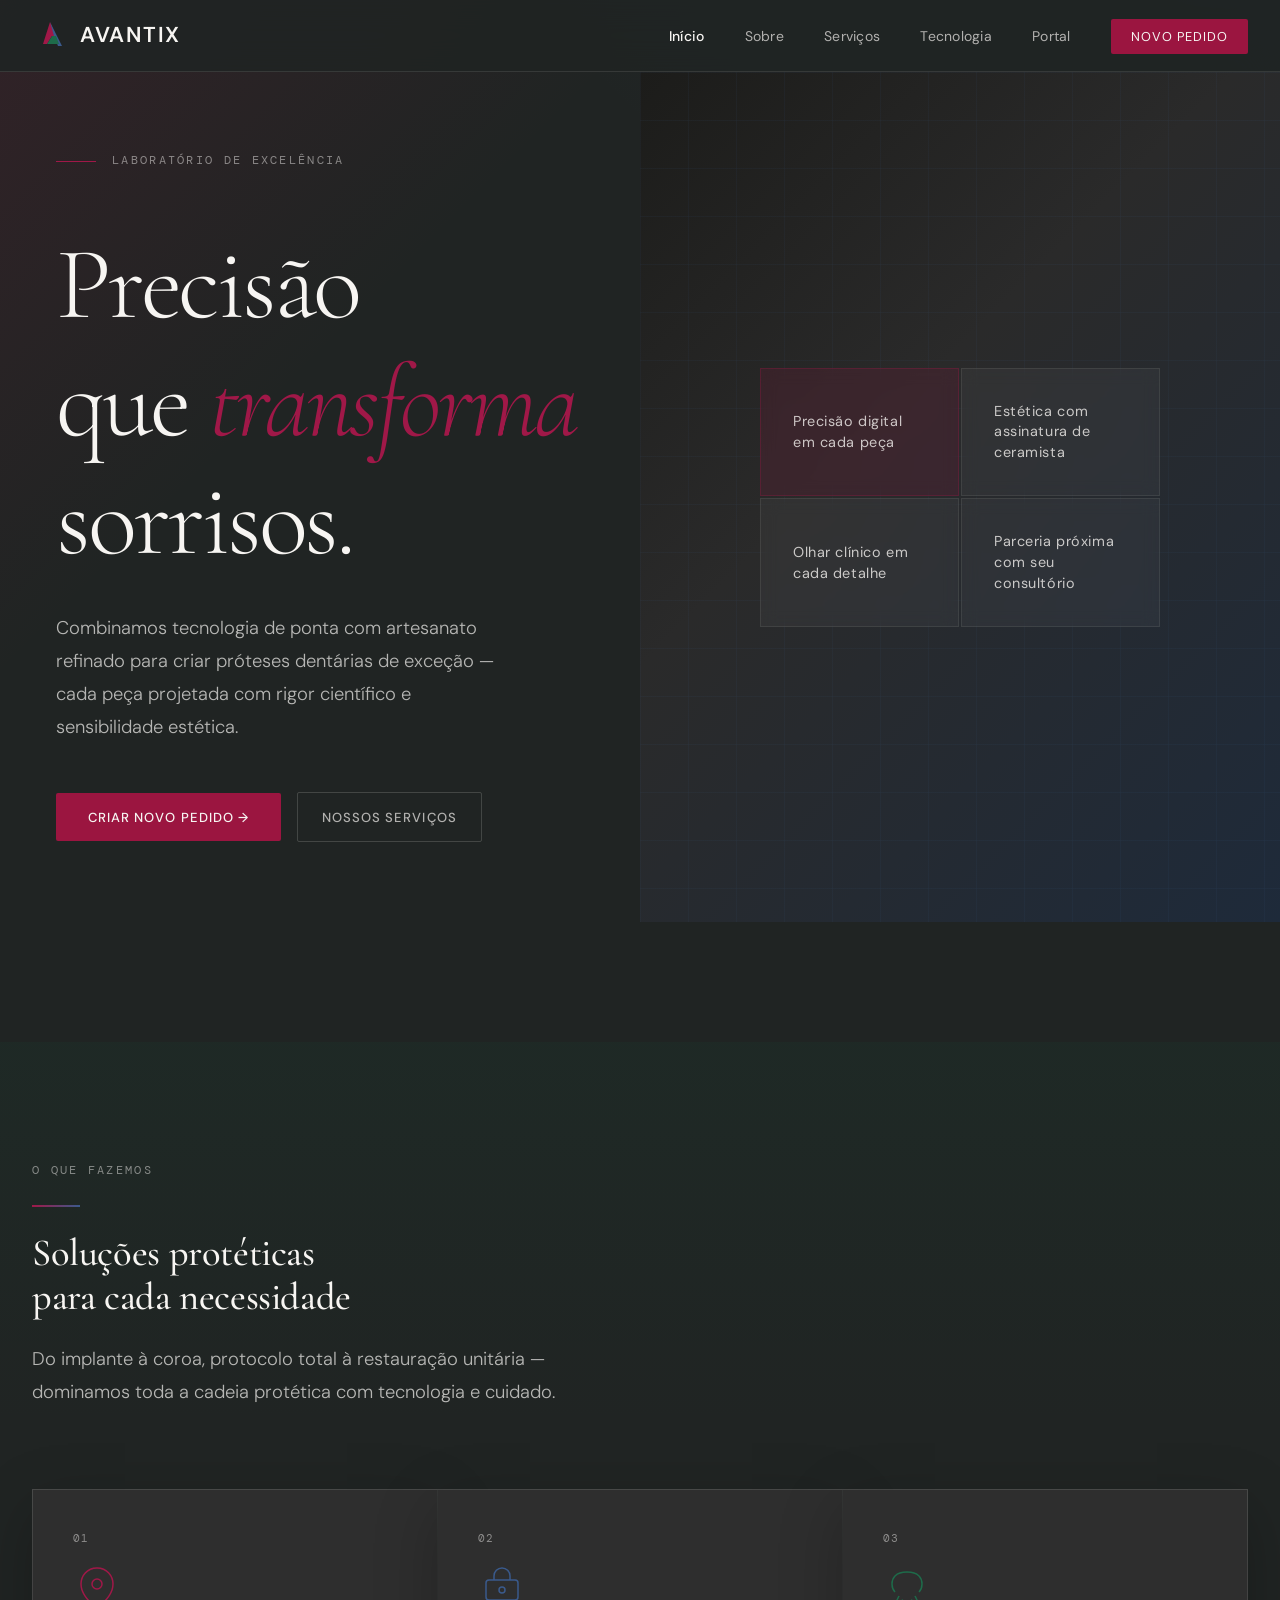
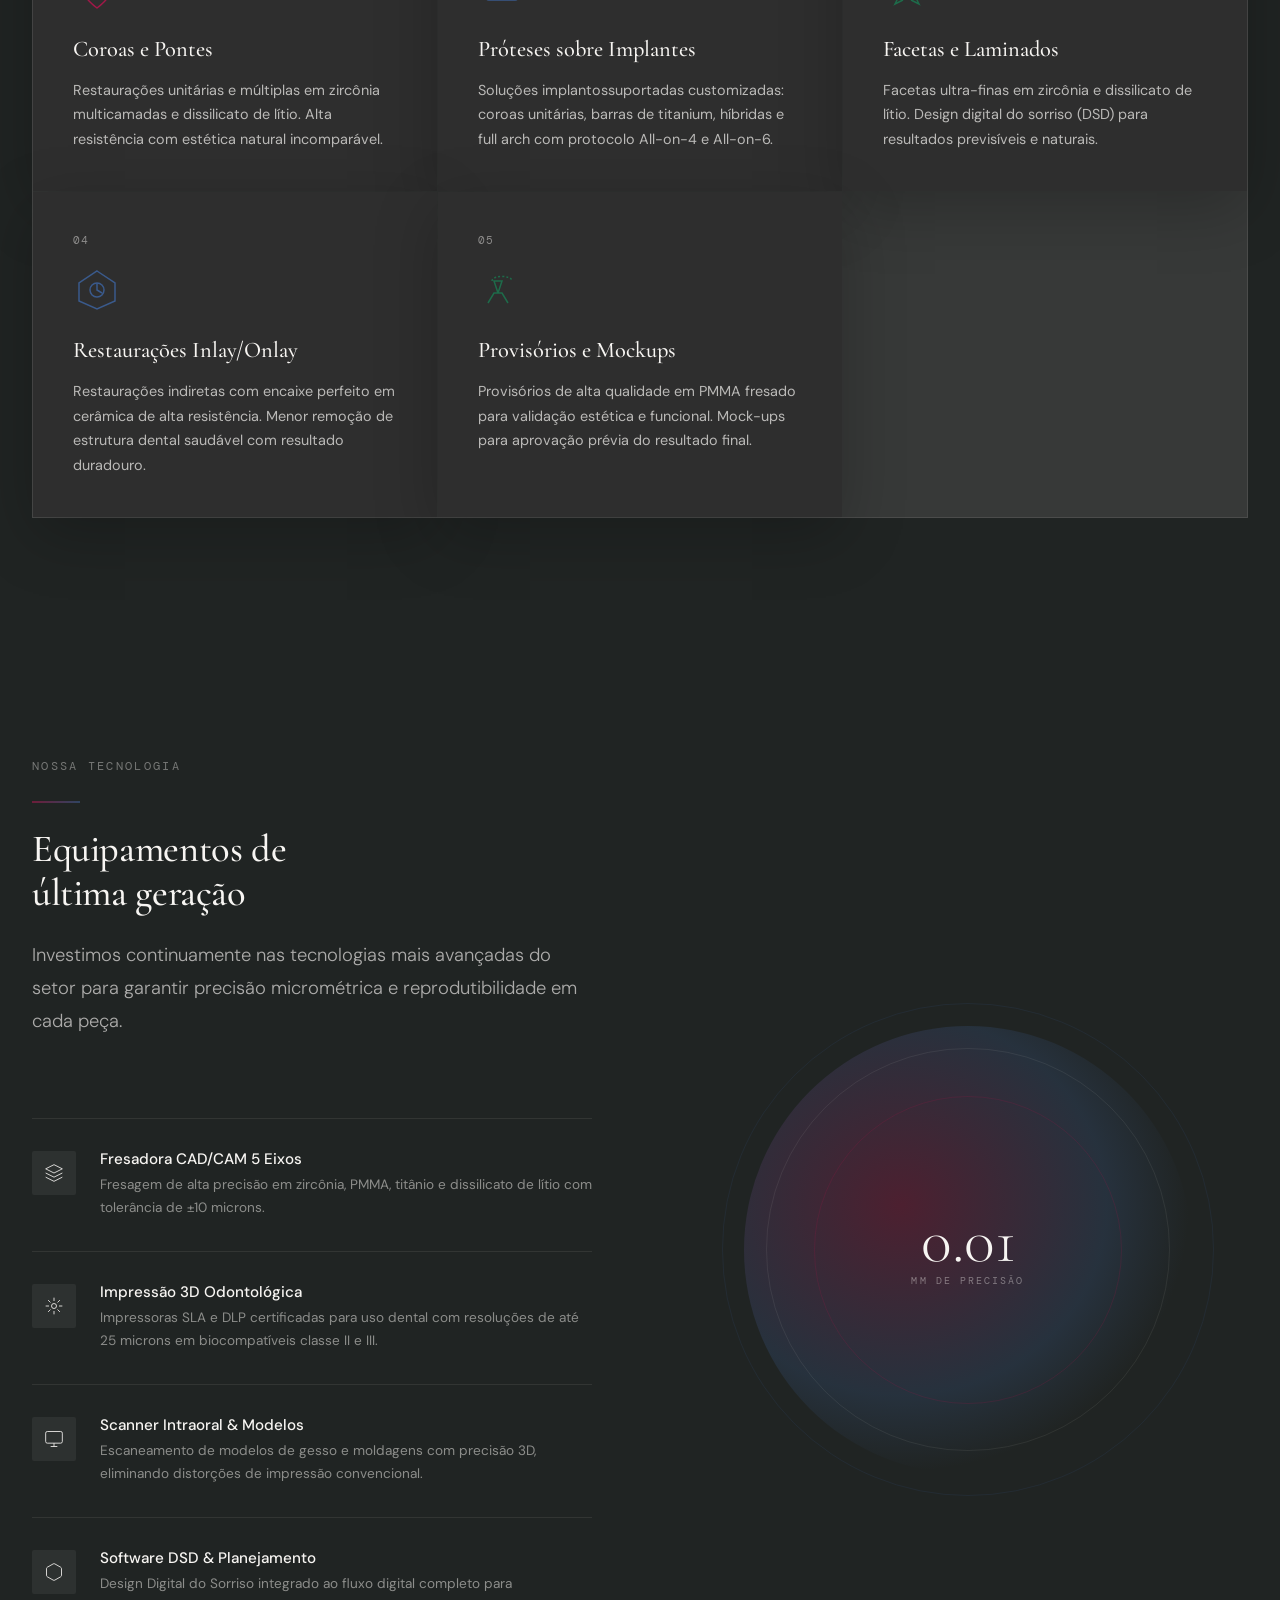
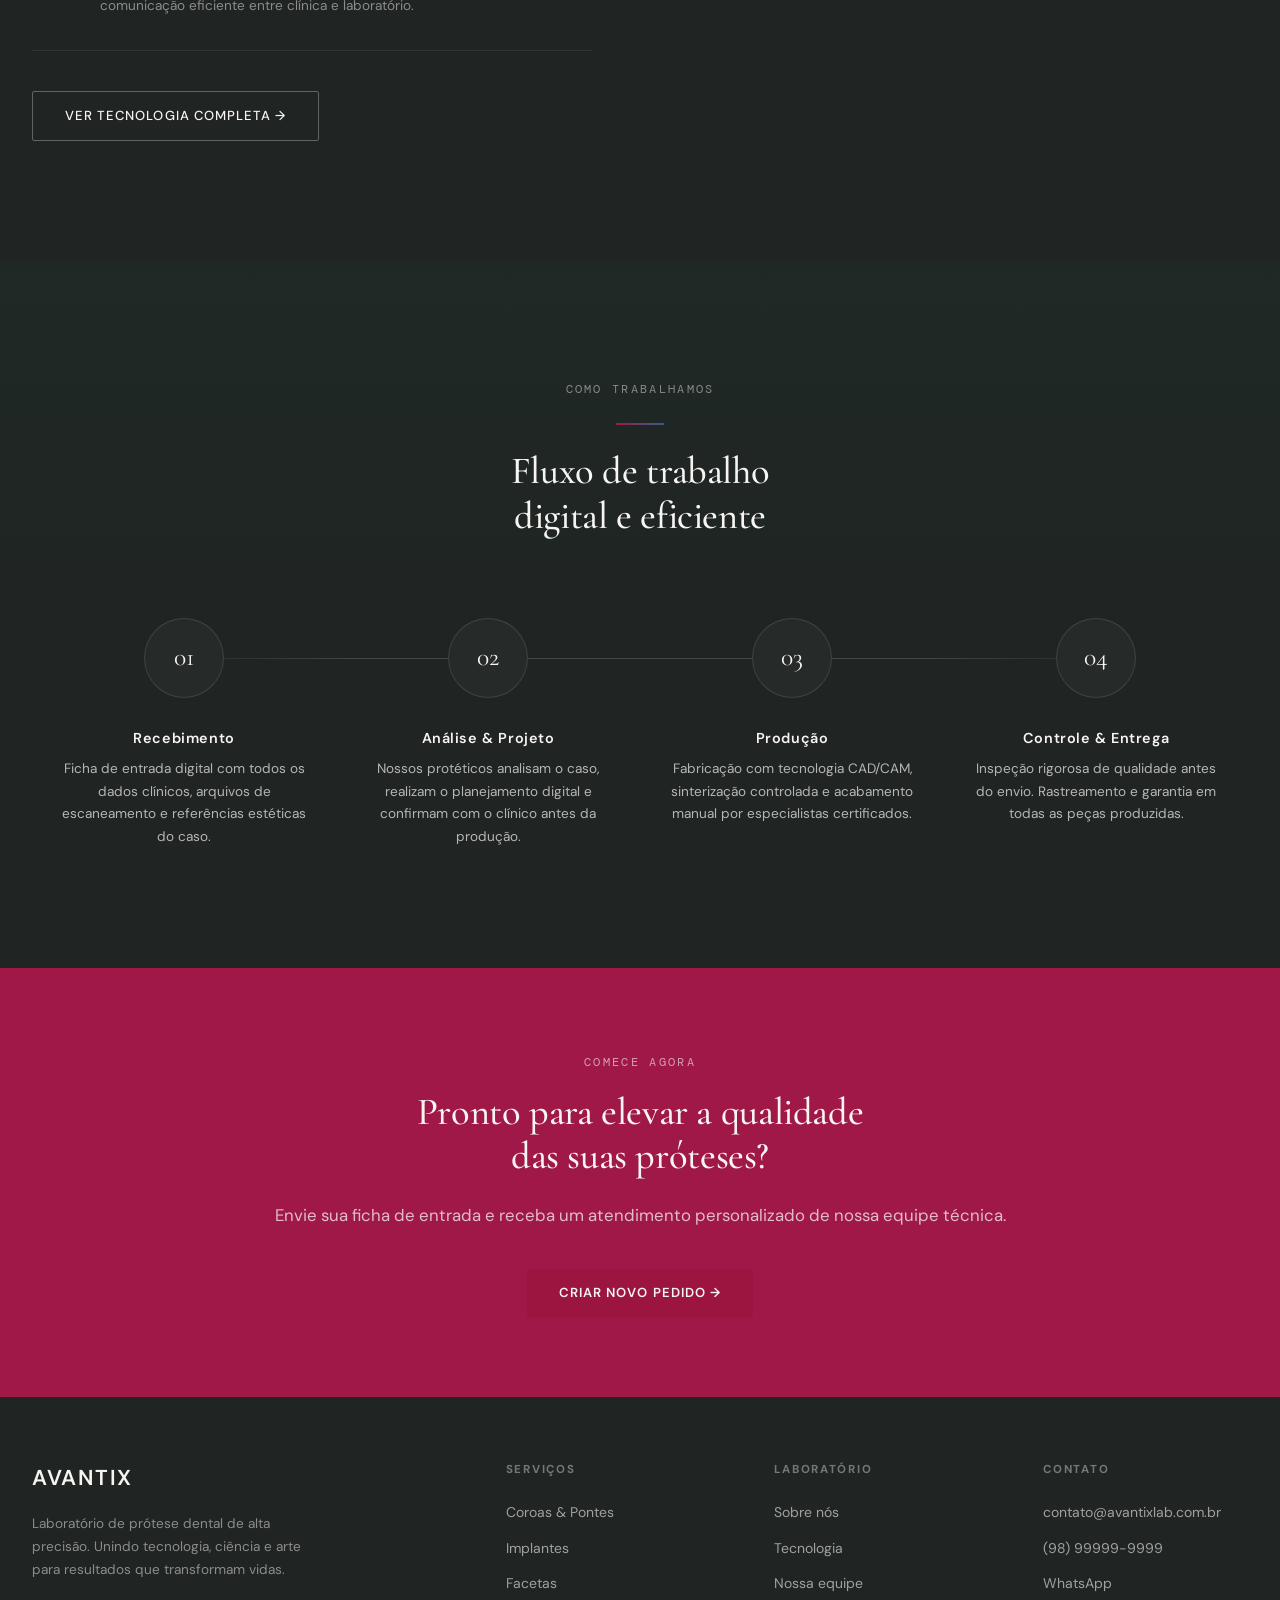
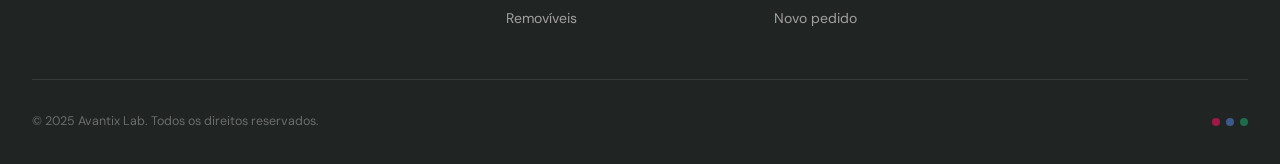
==== commit 4bd07017: "updates" ====
--- a/public/index.html
+++ b/public/index.html
@@ -66,20 +66,16 @@
     <div class="hero__visual-content">
       <div class="hero__stats">
         <div class="stat-card stat-card--accent">
-          <div class="stat-number">15<span style="font-size:2rem">+</span></div>
-          <div class="stat-label">Anos de Experiência</div>
+          <div class="stat-label">Precisão digital em cada peça</div>
         </div>
         <div class="stat-card">
-          <div class="stat-number">98<span style="font-size:1.5rem">%</span></div>
-          <div class="stat-label">Satisfação dos Clientes</div>
+          <div class="stat-label">Estética com assinatura de ceramista</div>
         </div>
         <div class="stat-card">
-          <div class="stat-number">12K</div>
-          <div class="stat-label">Peças Produzidas/Ano</div>
+          <div class="stat-label">Olhar clínico em cada detalhe</div>
         </div>
         <div class="stat-card">
-          <div class="stat-number">3</div>
-          <div class="stat-label">Dias Prazo Médio</div>
+          <div class="stat-label">Parceria próxima com seu consultório</div>
         </div>
       </div>
     </div>
@@ -93,7 +89,7 @@
       <span class="subtitle">O que fazemos</span>
       <div class="divider"></div>
       <h2 class="display-md">Soluções protéticas<br>para cada necessidade</h2>
-      <p class="lead" style="margin-top:1rem">Do implante à coroa, da prótese total à restauração unitária — dominamos toda a cadeia protética com tecnologia e cuidado.</p>
+      <p class="lead" style="margin-top:1rem">Do implante à coroa, protocolo total à restauração unitária — dominamos toda a cadeia protética com tecnologia e cuidado.</p>
     </div>
 
     <div class="services__grid">
@@ -104,7 +100,7 @@
           <circle cx="24" cy="20" r="5" stroke="#A01848"/>
         </svg>
         <h3>Coroas e Pontes</h3>
-        <p>Restaurações unitárias e múltiplas em zircônia monolítica, dissilicato de lítio e metal-cerâmica. Alta resistência com estética natural incomparável.</p>
+        <p>Restaurações unitárias e múltiplas em zircônia multicamadas e dissilicato de lítio. Alta resistência com estética natural incomparável.</p>
       </div>
 
       <div class="service-card fade-in stagger-2">
@@ -126,21 +122,11 @@
           <path d="M28 36l8 4-4-8"/>
         </svg>
         <h3>Facetas e Laminados</h3>
-        <p>Facetas ultra-finas em porcelana feldspática e dissilicato de lítio. Design digital do sorriso (DSD) para resultados previsíveis e naturais.</p>
-      </div>
-
-      <div class="service-card fade-in stagger-1">
+        <p>Facetas ultra-finas em zircônia e dissilicato de lítio. Design digital do sorriso (DSD) para resultados previsíveis e naturais.</p>
+      </div>
+
+      <div class="service-card fade-in stagger-2">
         <div class="service-card__number">04</div>
-        <svg class="service-card__icon" viewBox="0 0 48 48" fill="none" stroke="#A01848" stroke-width="1.5">
-          <path d="M8 36l8-16 8 8 8-12 8 20"/>
-          <circle cx="16" cy="20" r="2" fill="#A01848"/>
-        </svg>
-        <h3>Próteses Removíveis</h3>
-        <p>Próteses totais, parciais removíveis e overdentures. Estrutura em cromo-cobalto fresado por CAD/CAM para máxima precisão e biocompatibilidade.</p>
-      </div>
-
-      <div class="service-card fade-in stagger-2">
-        <div class="service-card__number">05</div>
         <svg class="service-card__icon" viewBox="0 0 48 48" fill="none" stroke="#3A5A8C" stroke-width="1.5">
           <polygon points="24,6 42,18 42,36 24,44 6,36 6,18"/>
           <circle cx="24" cy="25" r="7"/>
@@ -151,7 +137,7 @@
       </div>
 
       <div class="service-card fade-in stagger-3">
-        <div class="service-card__number">06</div>
+        <div class="service-card__number">05</div>
         <svg class="service-card__icon" viewBox="0 0 48 48" fill="none" stroke="#1E6B4A" stroke-width="1.5">
           <path d="M10 38l6-10h4l-4-12h8l-4 12h4l6 10"/>
           <path d="M14 16C14 10 34 10 34 16" stroke-dasharray="2 2"/>
--- a/public/css/styles.css
+++ b/public/css/styles.css
@@ -233,6 +233,20 @@
   letter-spacing: 0.15em;
   text-transform: uppercase;
   color: rgba(247,245,242,0.5);
+}
+
+.hero__stats .stat-card {
+  display: flex;
+  align-items: center;
+  min-height: 8rem;
+}
+
+.hero__stats .stat-label {
+  font-size: 0.9rem;
+  letter-spacing: 0.04em;
+  line-height: 1.45;
+  text-transform: none;
+  color: rgba(247,245,242,0.78);
 }
 
 /* ─── BUTTONS ────────────────────────────── */
